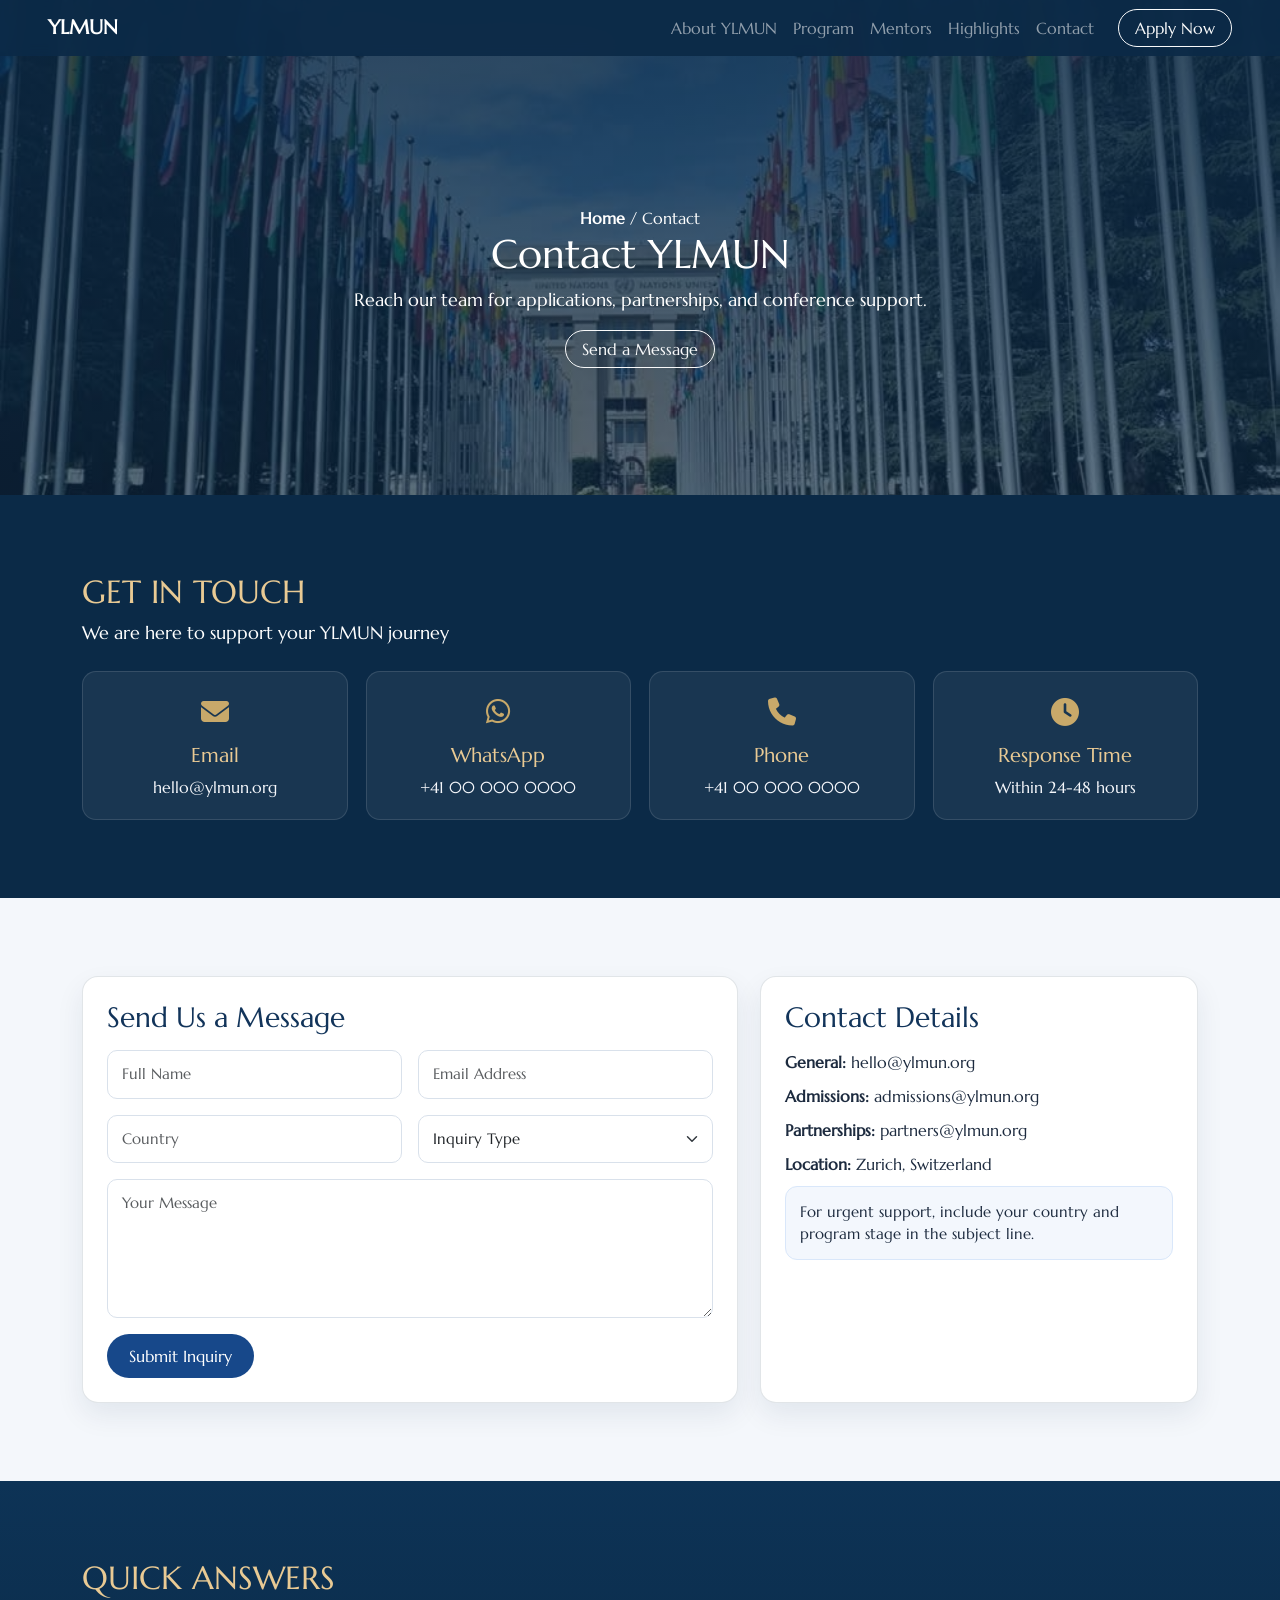
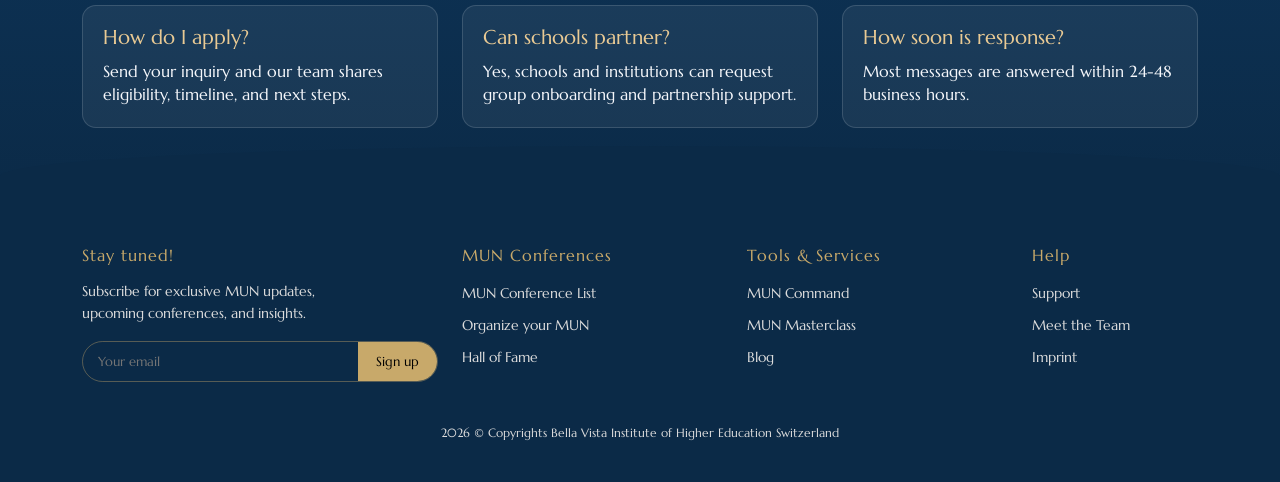
==== contact.html @ 817f8afe "Added inner pages" ====
<!DOCTYPE html>
<html lang="en">

<head>
    <meta charset="UTF-8">
    <meta name="viewport" content="width=device-width, initial-scale=1.0">

    <link href="https://fonts.googleapis.com/css2?family=Marcellus&display=swap" rel="stylesheet">
    <link href="https://cdn.jsdelivr.net/npm/bootstrap@5.3.3/dist/css/bootstrap.min.css" rel="stylesheet">
    <link rel="stylesheet" href="https://cdnjs.cloudflare.com/ajax/libs/font-awesome/6.5.0/css/all.min.css">
    <link rel="stylesheet" href="css/style.css">

    <title>YLMUN - Contact</title>
</head>

<body class="contact-page">

    <header class="main-header">
        <nav class="navbar navbar-expand-lg navbar-dark">
            <div class="container-fluid px-lg-5">
                <a class="navbar-brand d-flex align-items-center" href="index.html#home">
                    <span class="fw-bold">YLMUN</span>
                </a>

                <button class="navbar-toggler" type="button" data-bs-toggle="collapse" data-bs-target="#navbarMenu">
                    <span class="navbar-toggler-icon"></span>
                </button>

                <div class="collapse navbar-collapse" id="navbarMenu">
                    <button class="menu-close-btn d-lg-none" type="button" data-bs-toggle="collapse" data-bs-target="#navbarMenu" aria-label="Close menu">
                        <i class="fa-solid fa-xmark"></i>
                    </button>

                    <ul class="navbar-nav ms-auto align-items-lg-center">
                        <li class="nav-item"><a class="nav-link" href="index.html#about">About YLMUN</a></li>
                        <li class="nav-item"><a class="nav-link" href="index.html#program">Program</a></li>
                        <li class="nav-item"><a class="nav-link" href="index.html#mentors">Mentors</a></li>
                        <li class="nav-item"><a class="nav-link" href="index.html#highlights">Highlights</a></li>
                        <li class="nav-item"><a class="nav-link" href="contact.html">Contact</a></li>
                        <li class="nav-item ms-lg-3 mt-3 mt-lg-0">
                            <a class="btn btn-outline-light rounded-pill px-3 apply-btn" href="contact.html#contact-form">Apply Now</a>
                        </li>
                    </ul>
                </div>
            </div>
        </nav>
    </header>

    <section class="hero inner-hero" id="home">
        <div class="hero-bg">
            <img src="./images/ylmun-banner.jpg" alt="Contact YLMUN">
        </div>
        <div class="hero-overlay"></div>
        <div class="hero-content text-center container">
            <div class="breadcrumb-wrap">
                <a href="index.html">Home</a>
                <span>/</span>
                <span>Contact</span>
            </div>
            <h1 class="inner-title">Contact YLMUN</h1>
            <p class="inner-subtitle">Reach our team for applications, partnerships, and conference support.</p>
            <a href="#contact-form" class="btn btn-outline-light rounded-pill px-3">Send a Message</a>
        </div>
    </section>

    <section class="contact-intro-section">
        <div class="container">
            <div class="sec-title text-start">
                <h2>Get in Touch</h2>
                <p class="mb-0">We are here to support your YLMUN journey</p>
            </div>

            <div class="contact-info-grid">
                <article class="contact-info-card">
                    <div class="icon"><i class="fa-solid fa-envelope"></i></div>
                    <h4>Email</h4>
                    <p class="mb-0">hello@ylmun.org</p>
                </article>
                <article class="contact-info-card">
                    <div class="icon"><i class="fa-brands fa-whatsapp"></i></div>
                    <h4>WhatsApp</h4>
                    <p class="mb-0">+41 00 000 0000</p>
                </article>
                <article class="contact-info-card">
                    <div class="icon"><i class="fa-solid fa-phone"></i></div>
                    <h4>Phone</h4>
                    <p class="mb-0">+41 00 000 0000</p>
                </article>
                <article class="contact-info-card">
                    <div class="icon"><i class="fa-solid fa-clock"></i></div>
                    <h4>Response Time</h4>
                    <p class="mb-0">Within 24-48 hours</p>
                </article>
            </div>
        </div>
    </section>

    <section class="contact-main-section" id="contact-form">
        <div class="container">
            <div class="contact-layout">
                <div class="contact-form-card">
                    <h3>Send Us a Message</h3>
                    <form>
                        <div class="row g-3">
                            <div class="col-md-6">
                                <input type="text" class="form-control" placeholder="Full Name" required>
                            </div>
                            <div class="col-md-6">
                                <input type="email" class="form-control" placeholder="Email Address" required>
                            </div>
                            <div class="col-md-6">
                                <input type="text" class="form-control" placeholder="Country">
                            </div>
                            <div class="col-md-6">
                                <select class="form-select">
                                    <option selected>Inquiry Type</option>
                                    <option>Application</option>
                                    <option>Partnership</option>
                                    <option>Media</option>
                                    <option>General Support</option>
                                </select>
                            </div>
                            <div class="col-12">
                                <textarea class="form-control" rows="5" placeholder="Your Message" required></textarea>
                            </div>
                            <div class="col-12">
                                <button type="submit" class="btn contact-submit-btn">Submit Inquiry</button>
                            </div>
                        </div>
                    </form>
                </div>

                <div class="contact-side-card">
                    <h3>Contact Details</h3>
                    <ul>
                        <li><strong>General:</strong> hello@ylmun.org</li>
                        <li><strong>Admissions:</strong> admissions@ylmun.org</li>
                        <li><strong>Partnerships:</strong> partners@ylmun.org</li>
                        <li><strong>Location:</strong> Zurich, Switzerland</li>
                    </ul>
                    <div class="contact-note">
                        For urgent support, include your country and program stage in the subject line.
                    </div>
                </div>
            </div>
        </div>
    </section>

    <section class="contact-faq-section">
        <div class="container">
            <div class="sec-title text-start">
                <h2>Quick Answers</h2>
            </div>
            <div class="row g-4">
                <div class="col-md-4">
                    <div class="faq-card">
                        <h4>How do I apply?</h4>
                        <p class="mb-0">Send your inquiry and our team shares eligibility, timeline, and next steps.</p>
                    </div>
                </div>
                <div class="col-md-4">
                    <div class="faq-card">
                        <h4>Can schools partner?</h4>
                        <p class="mb-0">Yes, schools and institutions can request group onboarding and partnership support.</p>
                    </div>
                </div>
                <div class="col-md-4">
                    <div class="faq-card">
                        <h4>How soon is response?</h4>
                        <p class="mb-0">Most messages are answered within 24-48 business hours.</p>
                    </div>
                </div>
            </div>
        </div>
    </section>

    <footer class="mymun-footer" id="contact">
        <div class="container">
            <div class="row footer-top">
                <div class="col-lg-4 col-md-6 footer-col">
                    <h4>Stay tuned!</h4>
                    <p>
                        Subscribe for exclusive MUN updates,<br>
                        upcoming conferences, and insights.
                    </p>
                    <div class="subscribe-box" data-protonpass-form="">
                        <input type="email" placeholder="Your email">
                        <button>Sign up</button>
                    </div>
                </div>

                <div class="col-lg-3 col-md-6 footer-col">
                    <h4>MUN Conferences</h4>
                    <ul>
                        <li><a href="#">MUN Conference List</a></li>
                        <li><a href="#">Organize your MUN</a></li>
                        <li><a href="#">Hall of Fame</a></li>
                    </ul>
                </div>

                <div class="col-lg-3 col-md-6 footer-col">
                    <h4>Tools &amp; Services</h4>
                    <ul>
                        <li><a href="#">MUN Command</a></li>
                        <li><a href="#">MUN Masterclass</a></li>
                        <li><a href="#">Blog</a></li>
                    </ul>
                </div>

                <div class="col-lg-2 col-md-6 footer-col">
                    <h4>Help</h4>
                    <ul>
                        <li><a href="#">Support</a></li>
                        <li><a href="#">Meet the Team</a></li>
                        <li><a href="#">Imprint</a></li>
                    </ul>
                </div>
            </div>
        </div>
    </footer>

    <script src="https://cdn.jsdelivr.net/npm/bootstrap@5.3.3/dist/js/bootstrap.bundle.min.js"></script>
    <script src="js/script.js"></script>

</body>

</html>
---- css/style.css ----
/* RESET */
    * {
        margin: 0;
        padding: 0;
        box-sizing: border-box;
    }

    body {
        font-family: 'Marcellus', serif;
    }

    section[id],
    footer[id] {
        scroll-margin-top: 120px;
    }

    .h2, h2 {
        font-size: 32px;
        color: #e9ca94;
        text-transform: uppercase;
    }

    .h4, h4 {
        font-size: 20px;
    }

    p {
        font-size: 18px;
        line-height: 28px;
        color: #fff;
    }

    /* TOP BAR */
    .top-bar {
        background: #0b2a47;
        padding: 8px 0;
        color: #fff;
        font-size: 14px;
    }

    .social-icons a {
        color: #fff;
        margin-right: 15px;
        font-size: 14px;
        transition: 0.3s;
    }

    .social-icons a:hover {
        opacity: 0.7;
    }

    .language img {
        width: 18px;
    }

    /* HEADER */
    .main-header {
        position: absolute;
        width: 100%;
        top: 24px;
        left: 0;
        z-index: 999;
    }

    /* LOGO */
    .logo img {
        height: 55px;
    }

    /* NAV MENU */
    .nav-menu ul {
        list-style: none;
    }

    .nav-menu ul li {
        position: relative;
    }

    .nav-menu ul li a {
        text-decoration: none;
        color: #fff;
        padding: 20px 15px;
        display: block;
        font-size: 14px;
        letter-spacing: 1px;
    }

    /* DROPDOWN */
    .dropdown-menu-custom {
        position: absolute;
        top: 100%;
        left: 0;
        background: #fff;
        width: 240px;
        display: none;
    }

    .dropdown-menu-custom li a {
        color: #000;
        padding: 10px 15px;
    }

    .dropdown-custom:hover .dropdown-menu-custom {
        display: block;
    }


    /* COLORS */
    :root {
        --blue: #0b2a47;
        --gold: #c8a96a;
        --white: #ffffff;
    }

    /* HERO */
    .hero {
        position: relative;
        height: 100vh;
        overflow: hidden;
        font-family: 'Marcellus', serif;
    }

    /* BG IMAGE */
    .hero-bg img {
        width: 100%;
        height: 100%;
        object-fit: cover;
    }

    /* OVERLAY (DARK BLUE LIKE BROCHURE) */
    .hero-overlay {
        position: absolute;
        inset: 0;
        background: linear-gradient(
            rgba(11, 42, 71, 0.85),
            rgba(11, 42, 71, 0.65)
        );
    }

    /* LOGOS */
    .hero-logos {
        position: absolute;
        top: 20px;
        left: 0;
        right: 0;
        display: flex;
        justify-content: space-between;
        align-items: center;
        z-index: 2;
    }

    .ylmun-logo {
        height: 40px;
    }

    .spg-logo {
        height: 60px;
        border-radius: 50%;
    }

    /* CONTENT */
    .hero-content {
        position: absolute;
        top: 55%;
        left: 50%;
        transform: translate(-50%, -50%);
        color: var(--white);
        z-index: 2;
    }

    /* SMALL TITLE */
    .hero-small {
        font-size: 42px;
        color: var(--white);
        margin-bottom: 10px;
    }

    /* TAGLINE */
    .hero-tagline {
        font-size: 14px;
        color: #fff;
        margin-bottom: 15px;
        display: inline-flex;
        background-color: #c8a96a;
        padding: 0 10px;
    }

    /* MAIN TITLE */
    .hero-title {
        font-size: 44px;
        letter-spacing: 2px;
        margin-bottom: 30px;
    }

    /* BUTTONS */
    .hero-buttons {
        display: flex;
        justify-content: center;
        gap: 12px;
        flex-wrap: wrap;
    }

    .hero-buttons span {
        border: 1px solid var(--gold);
        color: var(--gold);
        padding: 8px 18px;
        border-radius: 25px;
        font-size: 16px;
        transition: 0.3s;
    }

    .hero-buttons span:hover {
        background: var(--gold);
        color: #000;
    }

    @media (max-width: 768px) {
        .hero-title {
            font-size: 26px;
        }

        .hero-small {
            font-size: 28px;
        }

        .hero-tagline {
            font-size: 12px;
        }
    }
    /* SECTION */
    .ylmun-program-section {
        background: #0b2a47;
        padding: 40px 0;
        color: #fff;
    }

    /* TEXT */
    .program-text {
        padding-right: 40px;
    }

    /* SUBTITLE */
    .section-subtitle {
        font-size: 18px;
        margin-bottom: 20px;
        font-weight: 700;
    }


    /* HIGHLIGHT TEXT */
    .highlight {
        color: #c8a96a;
        font-weight: 600;
    }

    /* BUTTON */
    .ylmun-btn {
        display: inline-block;
        margin-top: 15px;
        padding: 10px 22px;
        border: 1px solid #c8a96a;
        color: #c8a96a;
        text-decoration: none;
        border-radius: 25px;
        transition: 0.3s;
        font-size: 14px;
    }

    .ylmun-btn:hover {
        background: #c8a96a;
        color: #000;
    }

    /* IMAGE */
    .program-image img {
        width: 100%;
        border-radius: 6px;
    }

    /* RESPONSIVE */
    @media (max-width: 992px) {
        .program-text {
            padding-right: 0;
            margin-bottom: 30px;
        }
    }

    /* SECTION */
    .ylmun-benefits-section {
        background: #0b2a47;
        padding: 40px 0;
        color: #fff;
    }

    .section-heading .line {
        width: 60px;
        height: 2px;
        background: #c8a96a;
        margin: 0 auto 40px;
    }

    /* CARD */
    .benefit-card {
        display: block;
    }

    /* IMAGE */
    .benefit-card img {
        width: 100%;
        height: 350px;
        object-fit: cover;
        margin-bottom: 20px;
    }

    /* TITLE */
    .benefit-content h3 {
        color: #c8a96a;
        letter-spacing: 2px;
        margin-bottom: 10px;
    }


    .ylmun-stats-section {
        background: #f5f5f5;
        padding: 100px 0;
    }

    .stat-box h2 {
        font-family: 'Marcellus', serif;
        font-size: 60px;
        color: #0b2a47;
        margin-bottom: 10px;
    }

    .stat-box p {
        font-size: 12px;
        letter-spacing: 2px;
        color: #c8a96a;
        text-transform: uppercase;
        max-width: 260px;
        margin: 0 auto;
        line-height: 1.6;
    }

    /* SECTION */
    .leadership-section {
        background: #0b2a47;
        padding: 40px 0;
        color: #fff;
        text-align: center;
    }

    /* DESCRIPTION */
    .section-desc {
        max-width: 700px;
        margin: 0 auto;
        color: #dcdcdc;
    }

    /* CARD */
    .mentor-card {
        background: transparent;
        padding: 20px 10px;
        transition: 0.3s;
    }

    /* IMAGE */
    .mentor-card img {
        width: 150px;
        height: 150px;
        margin-bottom: 15px;
        object-fit: cover;
        object-position: top;
    }

    /* NAME */
    .mentor-card h4 {
        margin-bottom: 5px;
    }

    /* ROLE */
    .mentor-card p {
        color: #c8a96a;
    }

    /* HOVER EFFECT */
    .mentor-card:hover {
        transform: translateY(-5px);
    }

    /* RESPONSIVE */
    @media (max-width: 768px) {
        .mentor-card {
            padding: 15px;
        }
    }

    /* SECTION BASE */
    .highlights-section {
        background: #0b2a47;
        padding: 40px 0;
        color: #fff;
    }


    .section-heading .line {
        width: 60px;
        height: 2px;
        background: #c8a96a;
        margin: 10px auto 40px;
    }

    /* 🔥 NEW WRAPPER (KEY DIFFERENCE) */
    .highlights-wrapper {
        background: rgba(255, 255, 255, 0.02);
        padding: 50px;
        border-radius: 12px;
        border: 1px solid rgba(200, 169, 106, 0.2);
    }

    /* CARD */
    .highlight-card {
        background: transparent;
        padding: 20px;
        border-left: 2px solid #c8a96a;
        transition: 0.3s;
    }

    /* TITLE */
    .highlight-card h4 {
        color: #c8a96a;
        margin-bottom: 10px;
    }

    /* TEXT */
    .highlight-card p {
        color: #dcdcdc;
        line-height: 1.7;
    }

    /* HOVER */
    .highlight-card:hover {
        transform: translateX(8px);
    }

    /* RESPONSIVE */
    @media (max-width: 768px) {
        .highlights-wrapper {
            padding: 25px;
        }
    }

    /* SECTION */
    .ylmun-schedule {
        position: relative;
        padding: 40px 0 120px;
        background: url("your-bg-image.jpg") center center/cover no-repeat;
        overflow: hidden;
    }

    /* WHITE OVERLAY */
    .ylmun-schedule .overlay {
        position: absolute;
        inset: 0;
        background: rgba(255,255,255,0.87);
        z-index: 1;
    }

    /* CONTAINER */
    .ylmun-schedule .container {
        max-width: 1280px;
        margin: auto;
        position: relative;
        z-index: 2;
    }

    /* TITLE */
    .schedule-title {
        text-align: center;
        font-size: 36px;
        font-weight: 700;
        color: #174a8a;
        margin-bottom: 70px;
        line-height: 1;
    }

    /* ROW */
    .schedule-row {
        display: flex;
        justify-content: center;
        align-items: center;
        gap: 55px;
        margin-bottom: 90px;
    }

    /* CARD WRAP */
    .schedule-box {
        position: relative;
        display: flex;
        align-items: center;
    }

    /* GOLD ARROW BETWEEN CIRCLES */
    .arrow-right {
        width: 0;
        height: 0;
        border-top: 22px solid transparent;
        border-bottom: 22px solid transparent;
        border-left: 30px solid #b89452;
        margin-left: 28px;
    }

    .schedule-box.last .arrow-right {
        display: none;
    }

    /* OUTER CIRCLE */
    .circle {
        width: 275px;
        height: 275px;
        border: 9px solid #b89452;
        border-radius: 50%;
        background: #f5f5f5;
        display: flex;
        justify-content: center;
        align-items: center;
    }

    /* INNER CIRCLE */
    .inner-circle {
        width: 248px;
        height: 248px;
        border: 4px solid #e0e0e0;
        border-radius: 50%;
        background: #f3f3f3;
        text-align: center;
        padding: 28px 22px;
        display: flex;
        flex-direction: column;
        justify-content: center;
    }

    /* HEADINGS */
    .inner-circle h4 {
        font-size: 34px;
        font-weight: 700;
        line-height: 1.15;
        color: #174a8a;
        margin-bottom: 14px;
    }

    /* TEXT */
    .inner-circle p {
        font-size: 17px;
        line-height: 1.35;
        color: #111;
        margin: 0;
    }

    /* TIMELINE */
    .bottom-line {
        width: 1080px;
        max-width: 100%;
        margin: auto;
        border-top: 3px dashed #0e2c59;
        position: relative;
        height: 40px;
    }

    /* DOTS */
    .dot {
        position: absolute;
        top: -14px;
        width: 26px;
        height: 26px;
        background: #b89452;
        border-radius: 50%;
        border: 5px solid #d9d9d9;
    }

    .dot1 { left: 12%; }
    .dot2 { left: 47%; }
    .dot3 { left: 82%; }

    /* RIGHT ARROW */
    .line-arrow {
        position: absolute;
        right: -1px;
        top: -11px;
        width: 0;
        height: 0;
        border-top: 11px solid transparent;
        border-bottom: 11px solid transparent;
        border-left: 18px solid #0e2c59;
    }

    /* RESPONSIVE */
    @media (max-width: 1199px) {
        .schedule-row {
            gap: 30px;
        }

        .circle {
            width: 240px;
            height: 240px;
        }

        .inner-circle {
            width: 214px;
            height: 214px;
        }

        .inner-circle h4 {
            font-size: 30px;
        }

        .inner-circle p {
            font-size: 15px;
        }
    }

    @media (max-width: 991px) {
        .schedule-row {
            flex-direction: column;
            gap: 35px;
        }

        .arrow-right,
        .bottom-line {
            display: none;
        }

        .schedule-title {
            text-align: center;
            font-size: 50px;
        }
    }

    @media (max-width: 575px) {
        .schedule-title {
            font-size: 38px;
        }

        .circle {
            width: 210px;
            height: 210px;
        }

        .inner-circle {
            width: 185px;
            height: 185px;
            padding: 18px;
        }

        .inner-circle h4 {
            font-size: 24px;
        }

        .inner-circle p {
            font-size: 13px;
            line-height: 1.3;
        }
    }

    /* SECTION */
    .mun-institute {
        background: #0b2a47;
        padding: 50px 0;
        color: #fff;
    }

    /* IMAGE */
    .mun-image {
        position: relative;
    }

    .mun-image img {
        width: 100%;
        border-radius: 10px;
    }

    /* 🔥 subtle overlay effect */
    .mun-image::after {
        content: "";
        position: absolute;
        inset: 0;
        background: rgba(11, 42, 71, 0.2);
        border-radius: 10px;
    }

    /* CONTENT */
    .mun-content {
        padding-left: 20px;
    }

    /* TITLE */
    .mun-content h2 {
        font-size: 28px;
        color: #c8a96a;
        margin-bottom: 20px;
        line-height: 1.4;
    }

    /* TEXT */
    .mun-content p {
        font-size: 14px;
        line-height: 1.8;
        color: #e5e5e5;
        margin-bottom: 15px;
    }

    /* BUTTON */
    .ylmun-btn {
        display: inline-block;
        margin-top: 10px;
        padding: 10px 22px;
        border: 1px solid #c8a96a;
        color: #c8a96a;
        text-decoration: none;
        border-radius: 25px;
        transition: 0.3s;
        font-size: 13px;
    }

    .ylmun-btn:hover {
        background: #c8a96a;
        color: #000;
    }

    /* RESPONSIVE */
    @media (max-width: 992px) {
        .mun-content {
            padding-left: 0;
            margin-top: 20px;
            text-align: center;
        }
    }

    .comparison-section {
        background: url("../ylmun-new/images/db94459d-5825-42fd-8c63-2f8e68d0b7d9.png") center/cover no-repeat;
        padding: 80px 0;
        position: relative;
    }

    .comparison-section::before {
        content: "";
        position: absolute;
        inset: 0;
        background: rgba(255,255,255,0.78);
    }

    .comparison-section .container {
        position: relative;
        z-index: 2;
    }

    .comparison-box {
        background: rgba(255,255,255,0.25);
        backdrop-filter: blur(8px);
        border-radius: 28px;
        padding: 40px;
    }

    .comparison-box h2 {
        text-align: center;
        color: #0d3b75;
        font-size: 34px;
        font-weight: 700;
        margin-bottom: 35px;
    }

    .comparison-table {
        width: 100%;
        border-collapse: collapse;
        text-align: center;
    }

    .comparison-table th,
    .comparison-table td {
        padding: 14px 10px;
        font-size: 17px;
    }

    .comparison-table thead th {
        color: #0d3b75;
        font-weight: 700;
        border-bottom: 1px solid rgba(0,0,0,0.15);
    }

    .comparison-table .left {
        text-align: left;
        font-weight: 600;
        color: #111;
        width: 32%;
    }

    .comparison-table tbody tr {
        border-bottom: 1px solid rgba(0,0,0,0.05);
    }

    .yes,
    .no {
        font-size: 22px;
        font-weight: bold;
    }

    .yes {
        color: #0d4d8f;
    }

    .no {
        color: #8d8d8d;
    }



    @media (max-width: 991px) {
        .comparison-box {
            padding: 25px;
        }

        .comparison-box h2 {
            font-size: 28px;
        }

        .comparison-table th,
        .comparison-table td {
            font-size: 15px;
            padding: 12px 8px;
        }
    }

    @media (max-width: 767px) {
        .comparison-section {
            padding: 50px 0;
        }

        .comparison-box h2 {
            font-size: 22px;
            line-height: 1.4;
        }

        .comparison-table {
            min-width: 750px;
        }
    }

    /* FOOTER BASE */
    .mymun-footer {
        background: #0b2a47;
        color: #fff;
        position: relative;
        padding-top: 40px;
        padding-bottom: 40px;
    }

    /* 🔥 WAVE TOP EFFECT */
    .mymun-footer::before {
        content: "";
        position: absolute;
        top: -60px;
        left: 0;
        width: 100%;
        height: 100px;
        background: #0b2a47;
        border-top-left-radius: 100% 60px;
        border-top-right-radius: 100% 60px;
    }

    /* GRID */
    .footer-top {
        align-items: flex-start;
    }

    /* COLUMN */
    .footer-col h4 {
        font-size: 16px;
        margin-bottom: 15px;
        color: #c8a96a;
        letter-spacing: 1px;
    }

    .footer-col p {
        font-size: 14px;
        color: #dcdcdc;
        line-height: 1.6;
    }

    /* LINKS */
    .footer-col ul {
        list-style: none;
        padding: 0;
    }

    .footer-col ul li {
        margin-bottom: 8px;
    }

    .footer-col ul li a {
        color: #dcdcdc;
        text-decoration: none;
        font-size: 14px;
        transition: 0.3s;
    }

    .footer-col ul li a:hover {
        color: #c8a96a;
    }

    /* SUBSCRIBE */
    .subscribe-box {
        display: flex;
        margin-top: 15px;
        border: 1px solid rgba(200,169,106,0.4);
        border-radius: 30px;
        overflow: hidden;
    }

    .subscribe-box input {
        border: none;
        padding: 10px 15px;
        flex: 1;
        background: transparent;
        color: #fff;
        outline: none;
        font-size: 13px;
    }

    .subscribe-box button {
        background: #c8a96a;
        border: none;
        padding: 10px 18px;
        color: #000;
        font-size: 13px;
        cursor: pointer;
    }

    /* SOCIAL */
    .footer-social {
        margin-top: 40px;
        text-align: center;
    }

    .footer-social a {
        display: inline-flex;
        align-items: center;
        justify-content: center;
        width: 38px;
        height: 38px;
        border: 1px solid rgba(200,169,106,0.4);
        border-radius: 50%;
        margin: 0 6px;
        color: #fff;
        font-size: 14px;
        transition: 0.3s;
    }

    .footer-social a:hover {
        background: #c8a96a;
        color: #000;
    }

    /* COPYRIGHT */
    .mymun-footer::after {
        content: "2026 © Copyrights Bella Vista Institute of Higher Education Switzerland";
        display: block;
        text-align: center;
        font-size: 12px;
        margin-top: 40px;
        color: #dcdcdc;
    }

    /* RESPONSIVE */
    @media (max-width: 768px) {
        .footer-col {
            margin-bottom: 30px;
            text-align: center;
        }

        .subscribe-box {
            flex-direction: column;
            border-radius: 10px;
        }

        .subscribe-box button {
            width: 100%;
        }
    }


    /* SECTION */
    .competition-section {
        background: #0f4b87;
        padding: 70px 0;
        overflow: hidden;
    }

    /* CONTAINER */
    .competition-section .container {
        max-width: 1280px;
        margin: auto;
        padding: 0 15px;
    }

    /* TITLE */
    .competition-title {
        text-align: center;
        color: #fff;
    }

    /* WRAPPER */
    .competition-wrapper {
        display: flex;
        justify-content: center;
        gap: 60px;
        flex-wrap: wrap;
    }

    /* CARD */
    .competition-card {
        position: relative;
        width: 320px;
        padding-top: 45px;
    }

    /* TOP ICON CIRCLE */
    .icon-circle {
        width: 95px;
        height: 95px;
        background: #b89a67;
        border-radius: 50%;
        color: #fff;
        font-size: 42px;
        display: flex;
        align-items: center;
        justify-content: center;
        margin: 0 auto -35px;
        position: relative;
        z-index: 2;
    }

    /* BOX */
    .card-box {
        background: #f3f3f3;
        border-radius: 18px;
        padding: 55px 25px 20px;
        text-align: center;
        min-height: 320px;
        display: flex;
        flex-direction: column;
        justify-content: space-between;
    }

    /* TITLE INSIDE */
    .card-box h3 {
        font-size: 20px;
        color: #17488a;
        font-weight: 700;
        line-height: 1.2;
    }

    /* TEXT */
    .card-box p {
        color: #111;
        font-size: 16px;
        line-height: 1.45;
        margin-bottom: 25px;
    }

    /* BUTTON */
    .stage-btn {
        display: block;
        background: #17488a;
        color: #fff;
        text-decoration: none;
        font-size: 16px;
        padding: 12px 15px;
        border-radius: 7px;
        transition: 0.3s ease;
    }

    .stage-btn:hover {
        background: #12386d;
        color: #fff;
    }

    /* RESPONSIVE */
    @media (max-width: 1199px) {
        .competition-title {
            font-size: 42px;
        }

        .competition-card {
            width: 300px;
        }

        .card-box h3 {
            font-size: 28px;
        }

        .card-box p {
            font-size: 16px;
        }
    }

    @media (max-width: 767px) {
        .competition-title {
            font-size: 32px;
            margin-bottom: 45px;
        }

        .competition-wrapper {
            gap: 40px;
        }

        .competition-card {
            width: 100%;
            max-width: 340px;
        }

        .card-box {
            min-height: auto;
        }
    }

    @media (max-width: 480px) {
        .competition-title {
            font-size: 26px;
        }

        .icon-circle {
            width: 80px;
            height: 80px;
            font-size: 34px;
        }

        .card-box h3 {
            font-size: 24px;
        }

        .card-box p {
            font-size: 15px;
        }

        .stage-btn {
            font-size: 16px;
            padding: 10px;
        }
    }

    /* ==================================
   FINAL PRELIMINARY PAGE FIX ONLY
================================== */

/* force dark sections even if inline bg exists */
.preliminary-page section{
    padding:80px 0;
    background:#0b2a47 !important;
}

.preliminary-page section:nth-of-type(even){
    background:linear-gradient(180deg,#0d3356,#0b2a47) !important;
}

/* title */
.preliminary-page .sec-title{
    text-align:center;

    margin:0 auto 45px;
}

/* .preliminary-page .sec-title h2{
    font-size:42px;
    color:#e9ca94 !important;
    margin-bottom:12px;
} */

.preliminary-page .sec-title p{
    color:#ffffff !important;
    font-size:18px;
    line-height:1.8;
}

/* overview box */
.preliminary-page .info-box{
    max-width:950px;
    margin:auto;
    padding:35px;
    border-radius:22px;
    background:rgba(255,255,255,.05);
    border:1px solid rgba(233,202,148,.25);
}

.preliminary-page .gradient-head{
    color:#e9ca94;
    font-size:24px;
    margin-bottom:15px;
}

.preliminary-page .info-box li{
    color:#fff;
    margin-bottom:8px;
}

/* tables */
.preliminary-page .table-wrap{
    border-radius:20px;
    overflow:hidden;
    border:1px solid rgba(255,255,255,.08);
    background:rgba(255,255,255,.04);
}

.preliminary-page .table-wrap table{
    width:100%;
    border-collapse:collapse;
}

.preliminary-page .table-wrap thead{
    background:#e9ca94;
}

.preliminary-page .table-wrap thead th{
    color:#0b2a47;
    padding:18px;
    font-size:16px;
    font-weight:700;
}

.preliminary-page .table-wrap tbody td{
    color:#fff;
    padding:16px;
    border-bottom:1px solid rgba(255,255,255,.08);
}

.preliminary-page .table-wrap tbody tr:nth-child(even){
    background:rgba(255,255,255,.03);
}

/* cards */
.preliminary-page .syllabus-item,
.preliminary-page .card-box{
    background:rgba(255,255,255,.05) !important;
    border:1px solid rgba(233,202,148,.22);
    border-radius:22px;
    padding:28px;
    height:100%;
}

.preliminary-page .syllabus-item h4,
.preliminary-page .card-box h4{
    color:#e9ca94 !important;
    margin-bottom:12px;
}

.preliminary-page .syllabus-item p,
.preliminary-page .card-box p{
    color:#fff !important;
    line-height:1.8;
}

/* icon */
.preliminary-page .card-box .icon{
    width:70px;
    height:70px;
    border-radius:50%;
    background:#e9ca94;
    color:#0b2a47;
    display:flex;
    align-items:center;
    justify-content:center;
    margin:0 auto 18px;
    font-size:28px;
}

/* mobile */
@media(max-width:768px){

    .preliminary-page .sec-title h2{
        font-size:30px;
    }

    .preliminary-page .table-wrap{
        overflow-x:auto;
    }

    .preliminary-page .table-wrap table{
        min-width:760px;
    }

    .preliminary-page .info-box,
    .preliminary-page .syllabus-item,
    .preliminary-page .card-box{
        padding:20px;
    }
}

/* ==================================
   PRELIMINARY PAGE LIGHT + DARK MIX
   ADD AT BOTTOM OF CSS
================================== */

/* DEFAULT DARK */
.preliminary-page section{
    background:#0b2a47 !important;
}

/* LIGHT SECTIONS */
.preliminary-page section:nth-of-type(3),
.preliminary-page section:nth-of-type(5){
    background:#f4f7fb !important;
}

/* LIGHT SECTION TITLE */
.preliminary-page section:nth-of-type(3) .sec-title h2,
.preliminary-page section:nth-of-type(5) .sec-title h2{
    color:#0b2a47 !important;
}

.preliminary-page section:nth-of-type(3) .sec-title p,
.preliminary-page section:nth-of-type(5) .sec-title p{
    color:#334155 !important;
}

/* TABLE IN LIGHT SECTION */
.preliminary-page section:nth-of-type(3) .table-wrap,
.preliminary-page section:nth-of-type(5) .table-wrap{
    background:#ffffff;
    border:1px solid rgba(11,42,71,0.08);
    box-shadow:0 15px 30px rgba(0,0,0,0.06);
}

.preliminary-page section:nth-of-type(3) .table-wrap tbody td,
.preliminary-page section:nth-of-type(5) .table-wrap tbody td{
    color:#111827 !important;
    border-bottom:1px solid #edf0f5;
}

.preliminary-page section:nth-of-type(3) .table-wrap tbody tr:nth-child(even),
.preliminary-page section:nth-of-type(5) .table-wrap tbody tr:nth-child(even){
    background:#f8fafc;
}

/* LIGHT CARDS */
.preliminary-page section:nth-of-type(5) .syllabus-item{
    background:#ffffff !important;
    border:1px solid rgba(11,42,71,0.08);
    box-shadow:0 12px 25px rgba(0,0,0,0.05);
}

.preliminary-page section:nth-of-type(5) .syllabus-item h4{
    color:#0b2a47 !important;
}

.preliminary-page section:nth-of-type(5) .syllabus-item p{
    color:#334155 !important;
}

/* DAY 3 LIGHT/DARK PREMIUM */
.preliminary-page section:nth-of-type(6){
    background:linear-gradient(180deg,#0d3356,#0b2a47) !important;
}

section#home {
    padding: 0 !important;
}

/* ==================================
   SMALL INNER PAGE BANNER
   ADD AT BOTTOM OF CSS
================================== */

/* ONLY PRELIMINARY PAGE HERO */
.preliminary-page .hero{
    height: 55vh;
    min-height: 420px;
    max-height: 520px;
}

/* IMAGE FULL COVER */
.preliminary-page .hero-bg,
.preliminary-page .hero-bg img{
    height: 100%;
}

/* CONTENT CENTER */
.preliminary-page .hero-content{
    top: 58%;
    width: 100%;
    max-width: 1100px;
    padding: 0 15px;
}

/* SMALL TITLE */
.preliminary-page .hero-small{
    font-size: 28px;
    margin-bottom: 8px;
}

/* TAGLINE */
.preliminary-page .hero-tagline{
    font-size: 13px;
    margin-bottom: 14px;
}

/* MAIN TITLE */
.preliminary-page .hero-title{
    font-size: 34px;
    line-height: 1.25;
    margin-bottom: 20px;
}

/* BUTTON TAGS */
.preliminary-page .hero-buttons span{
    font-size: 14px;
    padding: 7px 16px;
}

.breadcrumb-wrap a {
    color: #fff;
    text-decoration: none;
    font-weight: 700;
}

/* MOBILE */
@media (max-width: 991px){
    .preliminary-page .hero{
        height: 48vh;
        min-height: 380px;
    }

    .preliminary-page .hero-title{
        font-size: 28px;
    }
}

@media (max-width: 767px){
    .preliminary-page .hero{
        height: 42vh;
        min-height: 320px;
    }

    .preliminary-page .hero-content{
        top: 56%;
    }

    .preliminary-page .hero-small{
        font-size: 22px;
    }

    .preliminary-page .hero-title{
        font-size: 22px;
        margin-bottom: 15px;
    }

    .preliminary-page .hero-tagline{
        font-size: 11px;
        margin-bottom: 10px;
    }

    .preliminary-page .hero-buttons{
        gap: 8px;
    }

    .preliminary-page .hero-buttons span{
        font-size: 12px;
        padding: 6px 12px;
    }
}

/* Preliminary page has no top bar, so keep header flush to top */
.preliminary-page .main-header {
    top: 0;
}

/* Mobile header: slide-in menu from right */
@media (max-width: 991.98px) {
    .main-header .navbar {
        background: rgba(11, 42, 71, 0.92);
        backdrop-filter: blur(8px);
        padding: 12px 0;
    }

    .main-header .navbar-toggler {
        border-color: rgba(200, 169, 106, 0.5);
        box-shadow: none;
    }

    .main-header .navbar-collapse {
        position: fixed;
        top: 0;
        right: 0;
        width: min(84vw, 360px);
        height: 100vh;
        background: #0b2a47;
        padding: 86px 24px 24px;
        transform: translateX(100%);
        transition: transform 0.3s ease;
        z-index: 1045;
        box-shadow: -12px 0 24px rgba(0, 0, 0, 0.3);
        overflow-y: auto;
    }

    .main-header .navbar-collapse.show {
        transform: translateX(0);
    }

    .main-header .menu-close-btn {
        position: absolute;
        top: 20px;
        right: 18px;
        width: 36px;
        height: 36px;
        border: 1px solid rgba(255, 255, 255, 0.28);
        border-radius: 50%;
        background: transparent;
        color: #ffffff;
        display: inline-flex;
        align-items: center;
        justify-content: center;
        font-size: 18px;
        line-height: 1;
        cursor: pointer;
        transition: all 0.2s ease;
    }

    .main-header .menu-close-btn:hover {
        border-color: #c8a96a;
        color: #c8a96a;
        transform: scale(1.04);
    }

    .main-header .navbar-nav {
        align-items: flex-start !important;
        width: 100%;
    }

    .main-header .nav-item {
        width: 100%;
    }

    .main-header .nav-link {
        display: block;
        width: 100%;
        padding: 12px 0;
        font-size: 17px;
        color: #fff;
        border-bottom: 1px solid rgba(255, 255, 255, 0.12);
    }

    .main-header .apply-btn {
        display: inline-block;
        width: 100%;
        text-align: center;
        margin-top: 16px;
        border-color: #c8a96a;
    }

    body.menu-open::before {
        content: "";
        position: fixed;
        inset: 0;
        background: rgba(0, 0, 0, 0.45);
        z-index: 1040;
    }
}

/* National Round block on preliminary page - fixed light design */
.preliminary-page .national-round-section {
    background: #f3f5f8 !important;
}

.preliminary-page .national-round-section .sec-title {
    margin-bottom: 30px;
}

.preliminary-page .national-round-section .sec-title h2 {
    color: #12345a !important;
}

.preliminary-page .national-round-section .sec-title p {
    color: #1f3f66 !important;
}

.preliminary-page .national-round-section .gradient-head {
    color: #d7b073 !important;
    font-size: 52px;
    line-height: 1.1;
}

.preliminary-page .national-round-section .info-box {
    background: transparent;
    border: 1px solid rgba(215, 176, 115, 0.3);
}

.preliminary-page .national-round-section .info-box li {
    color: #2f4866;
}

.preliminary-page .national-round-section p {
    color: #2f4866;
}

.preliminary-page .national-round-section .table-wrap {
    background: #fff;
    border: 1px solid rgba(18, 52, 90, 0.14);
    box-shadow: 0 14px 30px rgba(17, 37, 66, 0.08);
}

.preliminary-page .national-round-section .table-wrap thead {
    background: #1f4f82;
}

.preliminary-page .national-round-section .table-wrap thead th {
    color: #ffffff;
}

.preliminary-page .national-round-section .table-wrap tbody td {
    color: #14263f !important;
    border-bottom: 1px solid #e5ebf2;
}

.preliminary-page .national-round-section .table-wrap tbody tr:nth-child(even) {
    background: #f8fafd;
}

@media (max-width: 768px) {
    .preliminary-page .national-round-section .gradient-head {
        font-size: 34px;
    }
}

/* Final readability + hierarchy fix for preliminary-round page */
.preliminary-page #program-overview,
.preliminary-page .national-round-section {
    padding-top: 92px;
    padding-bottom: 92px;
}

.preliminary-page #program-overview .container,
.preliminary-page .national-round-section .container {
    max-width: 1240px;
}

.preliminary-page #program-overview .sec-title,
.preliminary-page .national-round-section .sec-title {
    margin-bottom: 20px;
}

/* .preliminary-page #program-overview .sec-title h2, */
.preliminary-page .national-round-section .sec-title h2 {
    font-size: clamp(20px, 30px, 50px) !important;
    line-height: 1.03;
    letter-spacing: 0.4px;
    text-transform: uppercase;
    margin-bottom: 10px;
}

.preliminary-page #program-overview .sec-title p,
.preliminary-page .national-round-section .sec-title p {
    font-size: clamp(24px, 2vw, 34px) !important;
    line-height: 1.2;
}

.preliminary-page #program-overview .gradient-head,
.preliminary-page .national-round-section .gradient-head {
    font-size: clamp(34px, 3.4vw, 40px) !important;
    line-height: 1.1;
    margin-top: 20px;
    margin-bottom: 26px;
}

.preliminary-page #program-overview .info-box,
.preliminary-page .national-round-section .info-box {
    border-radius: 20px;
    padding: clamp(24px, 2.6vw, 40px);
}

.preliminary-page #program-overview .info-box p {
    font-size: clamp(19px, 1.25vw, 23px);
    line-height: 1.75;
    color: #f5f7fa;
    margin-bottom: 16px;
}

.preliminary-page .national-round-section .info-box li {
    font-size: clamp(19px, 1.2vw, 22px);
    line-height: 1.75;
}

.preliminary-page #program-overview .gallery img {
    max-width: 980px;
    width: 100%;
}

.preliminary-page .split-two-col {
    display: grid;
    grid-template-columns: 1fr 1fr;
    gap: clamp(24px, 3vw, 56px);
    align-items: center;
}

.preliminary-page .split-two-col .split-text,
.preliminary-page .split-two-col .split-media {
    width: 100%;
}

.preliminary-page .split-two-col .split-media .gallery {
    margin: 0;
}

.preliminary-page .split-two-col .split-media .gallery img {
    width: 100%;
    max-width: none;
    border-radius: 16px;
    box-shadow: 0 14px 30px rgba(17, 37, 66, 0.18);
}

@media (max-width: 991px) {
    .preliminary-page #program-overview,
    .preliminary-page .national-round-section {
        padding-top: 72px;
        padding-bottom: 72px;
    }

    .preliminary-page .split-two-col {
        grid-template-columns: 1fr;
        gap: 24px;
    }
}

/* International semifinal awards-only layout */
.international-page .awards-only-section {
    background: linear-gradient(180deg, #0f3b66 0%, #16497b 52%, #1f4f82 100%) !important;
    padding-top: 84px;
    padding-bottom: 84px;
}

.international-page .main-header .navbar {
    background: rgba(11, 42, 71, 0.92);
    backdrop-filter: blur(6px);
}

.international-page .main-header .nav-link {
    color: #ffffff;
}

/* .international-page .awards-shell {
    max-width: 1240px;
    margin: 0 auto;
    background: rgba(255, 255, 255, 0.06);
    border-radius: 10px;
    padding: clamp(22px, 2.4vw, 40px);
    border: 1px solid rgba(255, 255, 255, 0.18);
} */

.international-page .awards-main-title {
    font-family: "Marcellus", serif;
    color: #ffffff;
    font-size: clamp(30px, 2.8vw, 48px);
    line-height: 1.12;
    margin-bottom: 28px;
    text-align: left;
}

.international-page .awards-grid {
    display: grid;
    grid-template-columns: 1fr 1fr;
    gap: 20px;
}

.international-page .award-item {
    border: 1.4px solid rgba(255, 255, 255, 0.26);
    background: rgba(255, 255, 255, 0.07);
    min-height: 280px;
    padding: 22px 18px;
    text-align: center;
}

.international-page .award-icon {
    width: 96px;
    height: 96px;
    margin: 0 auto 14px;
    border-radius: 12px;
    background: #b89a67;
    display: grid;
    place-items: center;
    color: #fff;
    font-size: 38px;
}

.international-page .award-item h3 {
    color: #ffffff;
    font-family: "Marcellus", serif;
    font-size: clamp(20px, 1.9vw, 34px);
    line-height: 1.18;
    margin-bottom: 10px;
}

.international-page .award-pill {
    display: inline-flex;
    justify-content: center;
    align-items: center;
    background: #b89a67;
    color: #fff;
    border-radius: 999px;
    padding: 10px 20px;
    font-family: "Marcellus", serif;
    font-size: clamp(14px, 1.02vw, 20px);
    line-height: 1.3;
    margin: 0 auto 10px;
    max-width: 100%;
    white-space: normal;
    overflow-wrap: anywhere;
}

.international-page .award-pill-long {
    display: block;
    border-radius: 42px;
    width: min(96%, 620px);
}

.international-page .award-item p {
    color: #ffffff;
    font-family: "Marcellus", serif;
    font-size: clamp(16px, 1.05vw, 20px);
    line-height: 1.4;
    margin: 0;
}

@media (max-width: 991px) {
    .international-page .awards-only-section {
        padding-top: 108px;
    }

    .international-page .awards-main-title {
        font-size: clamp(28px, 7.2vw, 38px);
        text-align: center;
    }

    .international-page .awards-grid {
        grid-template-columns: 1fr;
        gap: 24px;
    }

    .international-page .award-pill {
        width: min(94%, 560px);
    }

    .international-page .award-item h3 {
        font-size: clamp(19px, 6vw, 28px);
    }

    .international-page .award-item p {
        font-size: clamp(15px, 4.2vw, 18px);
    }
}

/* Switzerland summit page (third page) */
.switzerland-page .main-header .navbar {
    background: rgba(11, 42, 71, 0.92);
    backdrop-filter: blur(6px);
}

.switzerland-page .main-header .nav-link {
    color: #ffffff;
}

.switzerland-page .summit-top-section {
    background: linear-gradient(180deg, #0f3b66 0%, #16497b 52%, #1f4f82 100%) !important;
    padding-top: 84px;
    padding-bottom: 72px;
}

.switzerland-page .summit-title {
    color: #ffffff;
    font-size: clamp(30px, 2.4vw, 46px);
    line-height: 1.15;
    margin-bottom: 28px;
}

.switzerland-page .summit-grid {
    display: grid;
    grid-template-columns: 1fr 1fr;
    gap: 20px;
}

.switzerland-page .summit-hover-card {
    position: relative;
    border: 1.6px solid #264d78;
    background: #eef1f5;
    min-height: 360px;
    overflow: hidden;
}

.switzerland-page .summit-hover-card img {
    position: absolute;
    inset: 0;
    width: 100%;
    height: 100%;
    object-fit: cover;
    opacity: 0;
    transform: scale(1.06);
    transition: opacity 0.35s ease, transform 0.5s ease;
}

.switzerland-page .summit-card-front,
.switzerland-page .summit-card-overlay {
    position: relative;
    z-index: 1;
    min-height: 360px;
    padding: 28px 24px;
    text-align: center;
    display: flex;
    flex-direction: column;
    align-items: center;
    justify-content: center;
}

.switzerland-page .summit-icon-circle {
    width: 86px;
    height: 86px;
    border-radius: 50%;
    background: #d9d9dc;
    color: #1f1f1f;
    display: grid;
    place-items: center;
    font-size: 34px;
    margin-bottom: 14px;
}

.switzerland-page .summit-arrow {
    color: #1a1a1a;
    font-size: 18px;
    margin-bottom: 14px;
}

.switzerland-page .summit-card-front h3,
.switzerland-page .summit-card-overlay h3 {
    color: #1f4f82;
    font-size: clamp(20px, 1.6vw, 30px);
    line-height: 1.2;
    margin-bottom: 10px;
}

.switzerland-page .summit-card-front p,
.switzerland-page .summit-card-overlay p {
    color: #111;
    font-size: clamp(14px, 0.98vw, 17px);
    line-height: 1.45;
    margin: 0;
}

.switzerland-page .summit-card-overlay {
    position: absolute;
    inset: 0;
    background: linear-gradient(180deg, rgba(10, 33, 59, 0.28), rgba(10, 33, 59, 0.68));
    opacity: 0;
    transition: opacity 0.35s ease;
}

.switzerland-page .summit-card-overlay h3,
.switzerland-page .summit-card-overlay p {
    color: #fff;
}

.switzerland-page .summit-hover-card:hover img {
    opacity: 1;
    transform: scale(1);
}

.switzerland-page .summit-hover-card:hover .summit-card-front {
    opacity: 0;
}

.switzerland-page .summit-hover-card:hover .summit-card-overlay {
    opacity: 1;
}

.switzerland-page section.finals-awards-section {
    background: #1f4f82 !important;
    padding-top: 56px;
    padding-bottom: 60px;
}

.switzerland-page section.finals-awards-section .finals-awards-title,
.switzerland-page section.finals-awards-section .finals-award-item h3,
.switzerland-page section.finals-awards-section .finals-award-item p,
.switzerland-page section.finals-awards-section .finals-award-item li {
    color: #ffffff !important;
}

.switzerland-page .finals-awards-title {
    color: #fff;
    font-size: clamp(34px, 3vw, 50px);
    line-height: 1.1;
    display: inline-block;
    padding: 12px 70px;
    margin-bottom: 28px;
    background: linear-gradient(90deg, #b89a67 0%, #b89a67 65%, rgba(184, 154, 103, 0) 100%);
}

.switzerland-page .finals-award-list {
    border-top: 1px dotted rgba(255, 255, 255, 0.6);
}

.switzerland-page .finals-award-item {
    display: grid;
    grid-template-columns: 170px 1fr;
    gap: 24px;
    align-items: center;
    padding: 22px 0;
    border-bottom: 1px dotted rgba(255, 255, 255, 0.6);
}

.switzerland-page .finals-award-item img {
    width: 150px;
    max-width: 100%;
    height: auto;
    border-radius: 4px;
}

.switzerland-page .finals-award-item h3 {
    color: #fff;
    font-size: clamp(24px, 1.8vw, 34px);
    line-height: 1.2;
    margin: 0 0 10px;
}

.switzerland-page .finals-award-item p,
.switzerland-page .finals-award-item li {
    color: #fff;
    font-size: clamp(16px, 1vw, 20px);
    line-height: 1.45;
}

.switzerland-page .finals-award-item ul {
    margin: 0;
    padding-left: 18px;
}

.switzerland-page .finals-award-icon-item {
    grid-template-columns: 170px 1fr;
}

.switzerland-page .finals-icon {
    width: 150px;
    height: 110px;
    color: #c8a96a;
    font-size: 64px;
    display: grid;
    place-items: center;
}

@media (max-width: 991px) {
    .switzerland-page .summit-top-section {
        padding-top: 112px;
    }

    .switzerland-page .summit-grid {
        grid-template-columns: 1fr;
    }

    .switzerland-page .summit-hover-card,
    .switzerland-page .summit-card-front,
    .switzerland-page .summit-card-overlay {
        min-height: 300px;
    }

    .switzerland-page .summit-hover-card img {
        opacity: 1;
        transform: none;
    }

    .switzerland-page .summit-card-front {
        display: none;
    }

    .switzerland-page .summit-card-overlay {
        opacity: 1;
        position: relative;
        background: linear-gradient(180deg, rgba(10, 33, 59, 0.24), rgba(10, 33, 59, 0.54));
    }

    .switzerland-page .finals-award-item,
    .switzerland-page .finals-award-icon-item {
        grid-template-columns: 1fr;
        text-align: left;
        gap: 14px;
    }

    .switzerland-page .finals-awards-title {
        padding: 12px 28px;
    }
}

/* Contact page */
.contact-page .main-header {
    top: 0;
}

.contact-page .main-header .navbar {
    background: rgba(11, 42, 71, 0.92);
    backdrop-filter: blur(6px);
}

.contact-page .hero {
    height: 55vh;
    min-height: 420px;
    max-height: 520px;
}

.contact-page .hero-bg,
.contact-page .hero-bg img {
    height: 100%;
}

.contact-page .hero-content {
    top: 58%;
    width: 100%;
    max-width: 1100px;
    padding: 0 15px;
}

.contact-page .contact-intro-section {
    background: #0b2a47 !important;
    padding: 78px 0;
}

.contact-page .contact-main-section {
    background: #f4f7fb !important;
    padding: 78px 0;
}

.contact-page .contact-faq-section {
    background: linear-gradient(180deg, #0d3356, #0b2a47) !important;
    padding: 78px 0;
}

.contact-page .contact-info-grid {
    display: grid;
    grid-template-columns: repeat(4, 1fr);
    gap: 18px;
    margin-top: 24px;
}

.contact-page .contact-info-card {
    background: rgba(255, 255, 255, 0.06);
    border: 1px solid rgba(255, 255, 255, 0.12);
    border-radius: 14px;
    padding: 20px;
    text-align: center;
}

.contact-page .contact-info-card .icon {
    color: #c8a96a;
    font-size: 28px;
    margin-bottom: 10px;
}

.contact-page .contact-info-card h4 {
    color: #e9ca94;
    margin-bottom: 8px;
}

.contact-page .contact-info-card p {
    color: #f5f7fb;
    margin: 0;
    font-size: 16px;
    line-height: 1.4;
}

.contact-page .contact-layout {
    display: grid;
    grid-template-columns: 1.5fr 1fr;
    gap: 22px;
}

.contact-page .contact-form-card,
.contact-page .contact-side-card {
    background: #ffffff;
    border: 1px solid rgba(11, 42, 71, 0.12);
    border-radius: 16px;
    padding: 24px;
    box-shadow: 0 12px 28px rgba(11, 42, 71, 0.08);
}

.contact-page .contact-form-card h3,
.contact-page .contact-side-card h3 {
    color: #12345a;
    margin-bottom: 16px;
}

.contact-page .contact-form-card .form-control,
.contact-page .contact-form-card .form-select {
    border-radius: 10px;
    border: 1px solid #d9e1eb;
    padding: 12px 14px;
    font-size: 15px;
}

.contact-page .contact-submit-btn {
    background: #17488a;
    color: #fff;
    border: none;
    border-radius: 999px;
    padding: 10px 22px;
}

.contact-page .contact-submit-btn:hover {
    background: #12386d;
    color: #fff;
}

.contact-page .contact-side-card ul {
    list-style: none;
    padding: 0;
    margin: 0;
}

.contact-page .contact-side-card li {
    color: #1d2b3f;
    font-size: 16px;
    line-height: 1.5;
    margin-bottom: 10px;
}

.contact-page .contact-note {
    background: #f3f7fd;
    border: 1px solid #d9e7fa;
    border-radius: 12px;
    padding: 14px;
    color: #1d2b3f;
    font-size: 15px;
    line-height: 1.45;
    margin-top: 8px;
}

.contact-page .faq-card {
    height: 100%;
    background: rgba(255, 255, 255, 0.06);
    border: 1px solid rgba(255, 255, 255, 0.14);
    border-radius: 14px;
    padding: 20px;
}

.contact-page .faq-card h4 {
    color: #e9ca94;
    margin-bottom: 10px;
}

.contact-page .faq-card p {
    color: #f5f7fb;
    font-size: 16px;
    line-height: 1.45;
}

@media (max-width: 991px) {
    .contact-page .contact-info-grid {
        grid-template-columns: repeat(2, 1fr);
    }

    .contact-page .contact-layout {
        grid-template-columns: 1fr;
    }
}

@media (max-width: 767px) {
    .contact-page .hero {
        height: 42vh;
        min-height: 320px;
    }

    .contact-page .hero-content {
        top: 56%;
    }

    .contact-page .contact-info-grid {
        grid-template-columns: 1fr;
    }
}
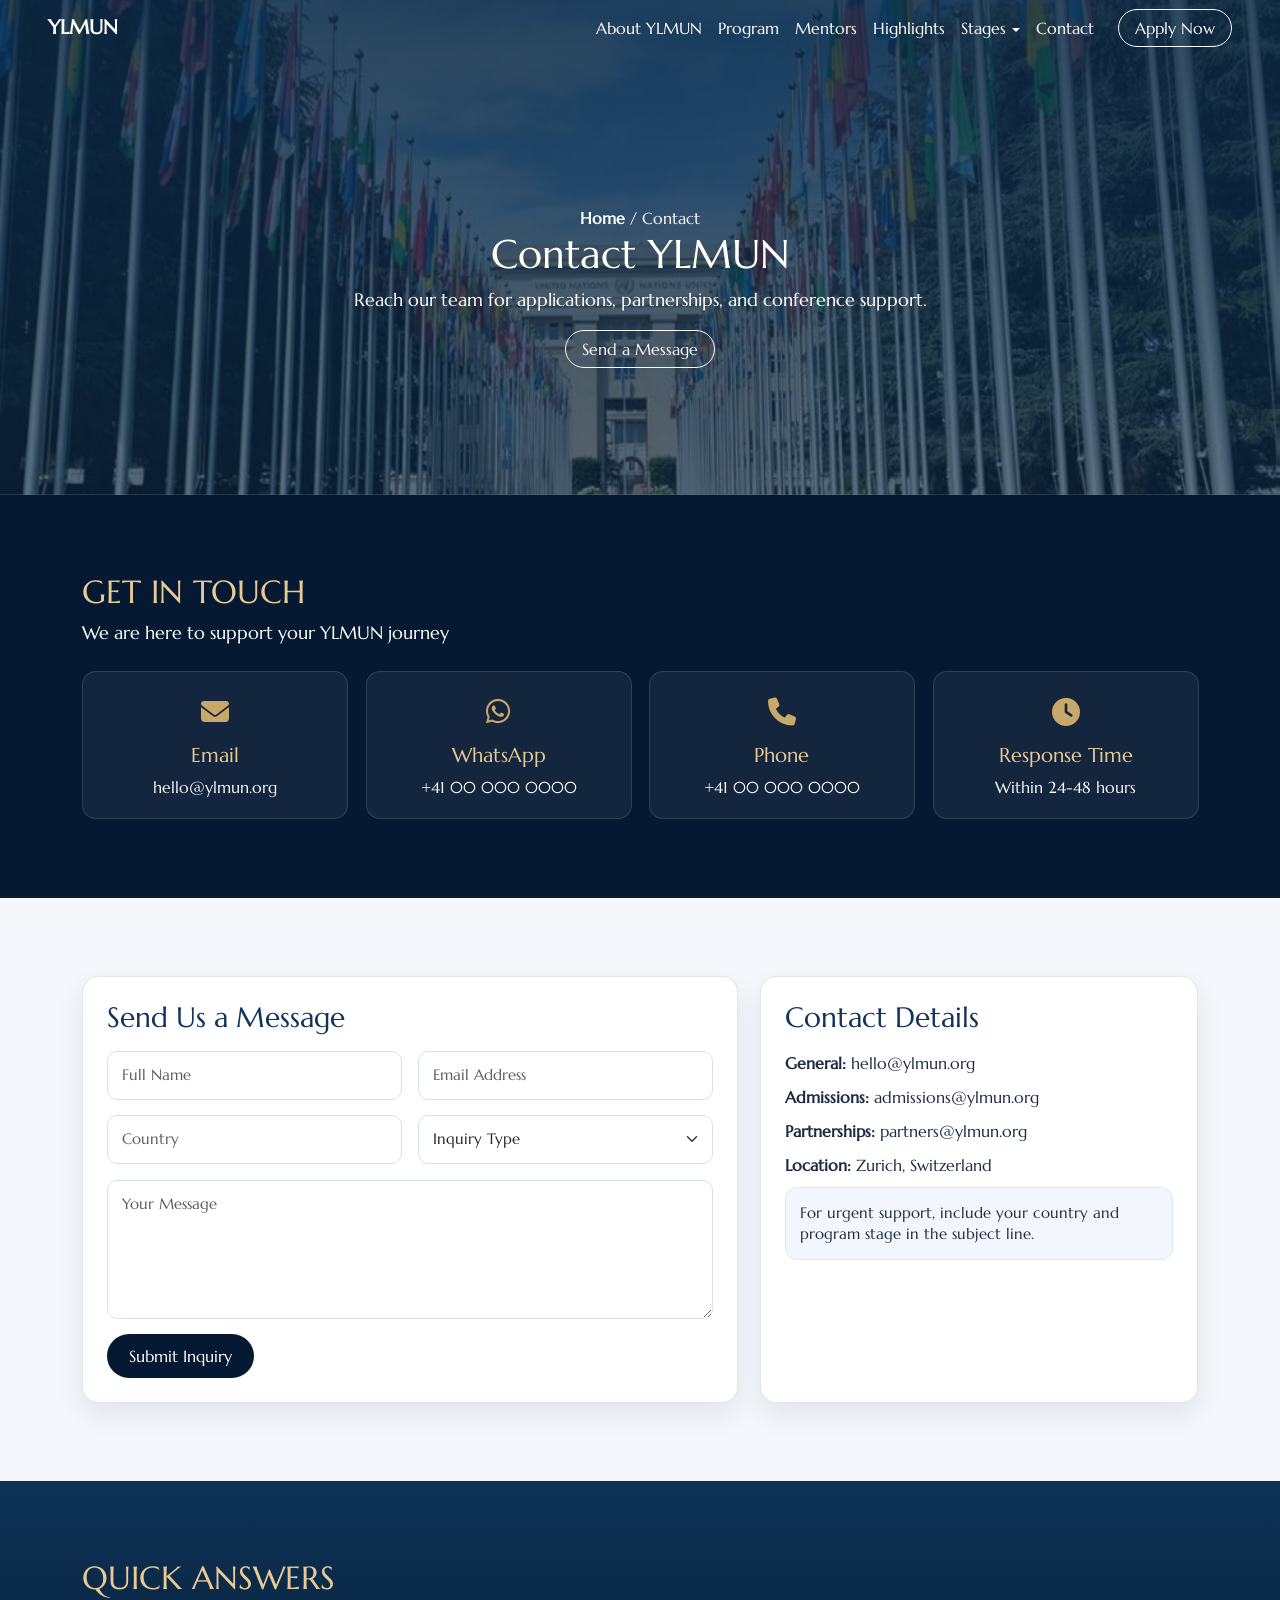
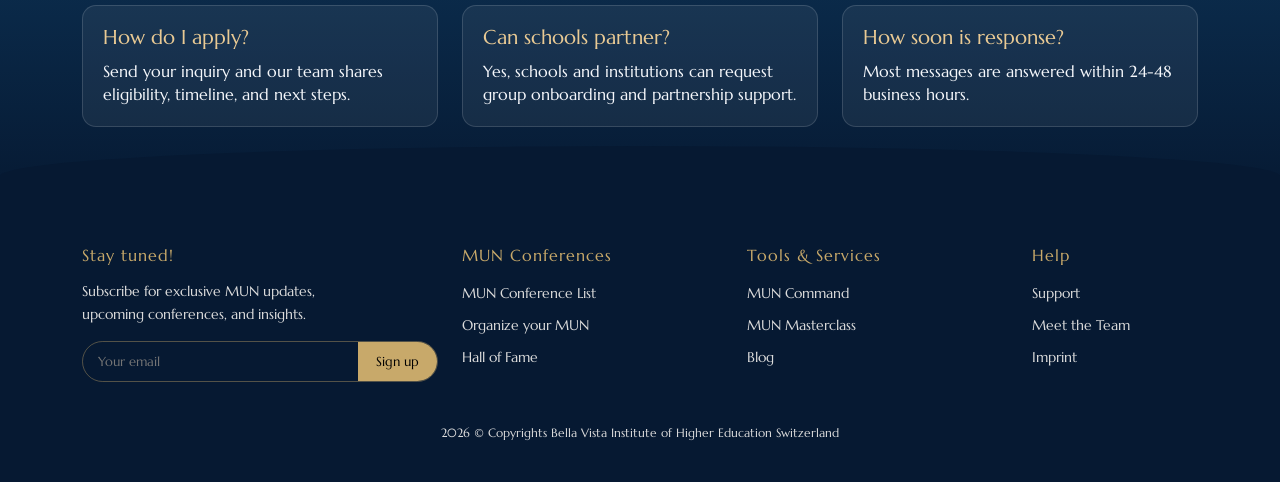
==== commit 65a1f7be: "added logo and animation" ====
--- a/contact.html
+++ b/contact.html
@@ -36,6 +36,14 @@
                         <li class="nav-item"><a class="nav-link" href="index.html#program">Program</a></li>
                         <li class="nav-item"><a class="nav-link" href="index.html#mentors">Mentors</a></li>
                         <li class="nav-item"><a class="nav-link" href="index.html#highlights">Highlights</a></li>
+                        <li class="nav-item dropdown">
+                            <a class="nav-link dropdown-toggle" href="#" role="button" data-bs-toggle="dropdown" aria-expanded="false">Stages</a>
+                            <ul class="dropdown-menu">
+                                <li><a class="dropdown-item" href="prelimanary-round.html">National Preliminary Round</a></li>
+                                <li><a class="dropdown-item" href="international-semifinal.html">International Semifinals</a></li>
+                                <li><a class="dropdown-item" href="switzerland-summit.html">Switzerland Summit</a></li>
+                            </ul>
+                        </li>
                         <li class="nav-item"><a class="nav-link" href="contact.html">Contact</a></li>
                         <li class="nav-item ms-lg-3 mt-3 mt-lg-0">
                             <a class="btn btn-outline-light rounded-pill px-3 apply-btn" href="contact.html#contact-form">Apply Now</a>
--- a/css/style.css
+++ b/css/style.css
@@ -32,7 +32,7 @@
 
     /* TOP BAR */
     .top-bar {
-        background: #0b2a47;
+        background: #061932;
         padding: 8px 0;
         color: #fff;
         font-size: 14px;
@@ -100,16 +100,50 @@
         padding: 10px 15px;
     }
 
-    .dropdown-custom:hover .dropdown-menu-custom {
-        display: block;
-    }
+.dropdown-custom:hover .dropdown-menu-custom {
+    display: block;
+}
+
+/* Header dropdown (stages) */
+.main-header .dropdown-menu {
+    margin-top: 10px;
+    min-width: 260px;
+    background: rgba(11, 42, 71, 0.96);
+    border: 1px solid rgba(233, 202, 148, 0.35);
+    border-radius: 12px;
+    box-shadow: 0 12px 26px rgba(0, 0, 0, 0.28);
+    padding: 8px;
+}
+
+.main-header .dropdown-item {
+    color: #ffffff;
+    border-radius: 8px;
+    padding: 9px 12px;
+    font-size: 14px;
+    transition: all 0.2s ease;
+}
+
+.main-header .dropdown-item:hover,
+.main-header .dropdown-item:focus {
+    color: #0b2a47;
+    background: #e9ca94;
+}
+
+.main-header .dropdown-toggle::after {
+    margin-left: 0.4rem;
+    vertical-align: 0.15em;
+}
 
 
     /* COLORS */
     :root {
-        --blue: #0b2a47;
+        --blue: #061932;
         --gold: #c8a96a;
         --white: #ffffff;
+    }
+
+    .nav-link {
+        color: var(--white);
     }
 
     /* HERO */
@@ -214,6 +248,105 @@
         color: #000;
     }
 
+    /* HOME HERO LOOK (banner only, no font-size/header changes) */
+    .hero:not(.inner-hero) .hero-overlay {
+        background:
+            linear-gradient(90deg, rgba(11, 42, 71, 0.72) 0%, rgba(11, 42, 71, 0.50) 42%, rgba(11, 42, 71, 0.40) 100%),
+            linear-gradient(180deg, rgba(38, 93, 156, 0.42) 0%, rgba(11, 42, 71, 0.28) 100%);
+    }
+
+    .hero:not(.inner-hero) .home-hero-content {
+        width: min(1220px, 92vw);
+        left: 50%;
+        top: 56%;
+        transform: translate(-50%, -50%);
+        text-align: left;
+        padding-left: clamp(16px, 3vw, 54px);
+        padding-right: clamp(16px, 2vw, 28px);
+    }
+
+    .hero:not(.inner-hero) .hero-top-brand {
+        position: absolute;
+        top: -170px;
+        right: clamp(8px, 2vw, 24px);
+        display: inline-flex;
+        align-items: center;
+        gap: 14px;
+    }
+
+    .hero:not(.inner-hero) .hero-top-brand-text {
+        color: #ffffff;
+        letter-spacing: 1px;
+    }
+
+    .hero:not(.inner-hero) .hero-top-brand-badge {
+        width: 64px;
+        height: 64px;
+        border-radius: 50%;
+        display: grid;
+        place-items: center;
+        color: #ffffff;
+        font-size: 12px;
+        letter-spacing: 0.8px;
+        border: 2px solid rgba(255, 255, 255, 0.75);
+        background: conic-gradient(
+            #1f8fcb 0deg 35deg,
+            #0ba95b 35deg 70deg,
+            #f2a900 70deg 105deg,
+            #e74c3c 105deg 140deg,
+            #9b59b6 140deg 175deg,
+            #2ecc71 175deg 210deg,
+            #3498db 210deg 245deg,
+            #f39c12 245deg 280deg,
+            #16a085 280deg 315deg,
+            #8e44ad 315deg 360deg
+        );
+    }
+
+    .hero:not(.inner-hero) .hero-plus-badge {
+        display: inline-block;
+        width: 24px;
+        height: 24px;
+        margin-left: 6px;
+        vertical-align: middle;
+        object-fit: contain;
+    }
+
+    .hero:not(.inner-hero) .hero-tagline {
+        background-color: rgba(200, 169, 106, 0.9);
+        padding: 6px 12px;
+    }
+
+    .hero:not(.inner-hero) .hero-title {
+        max-width: 900px;
+        line-height: 1.16;
+    }
+
+    .hero-logo-text-image {
+        width: auto;
+        height: clamp(54px, 6vw, 96px);
+        object-fit: contain;
+    }
+
+    .hero-bottom-pattern {
+        width: 100%;
+        background: #061932;
+        border-top: 1px solid rgba(255, 255, 255, 0.12);
+        padding: 0;
+    }
+
+    .hero-bottom-pattern img {
+        width: 100%;
+        height: auto;
+        display: block;
+        max-height: 156px;
+        object-fit: cover;
+    }
+
+    .hero:not(.inner-hero) .hero-buttons {
+        justify-content: flex-start;
+    }
+
     @media (max-width: 768px) {
         .hero-title {
             font-size: 26px;
@@ -226,10 +359,18 @@
         .hero-tagline {
             font-size: 12px;
         }
+
+        .hero:not(.inner-hero) .hero-top-brand {
+            top: -120px;
+        }
+
+        .hero-bottom-pattern img {
+            max-height: 120px;
+        }
     }
     /* SECTION */
     .ylmun-program-section {
-        background: #0b2a47;
+        background: #061932;
         padding: 40px 0;
         color: #fff;
     }
@@ -287,7 +428,7 @@
 
     /* SECTION */
     .ylmun-benefits-section {
-        background: #0b2a47;
+        background: #061932;
         padding: 40px 0;
         color: #fff;
     }
@@ -328,7 +469,7 @@
     .stat-box h2 {
         font-family: 'Marcellus', serif;
         font-size: 60px;
-        color: #0b2a47;
+        color: #061932;
         margin-bottom: 10px;
     }
 
@@ -344,7 +485,7 @@
 
     /* SECTION */
     .leadership-section {
-        background: #0b2a47;
+        background: #061932;
         padding: 40px 0;
         color: #fff;
         text-align: center;
@@ -397,7 +538,7 @@
 
     /* SECTION BASE */
     .highlights-section {
-        background: #0b2a47;
+        background: #061932;
         padding: 40px 0;
         color: #fff;
     }
@@ -664,7 +805,7 @@
 
     /* SECTION */
     .mun-institute {
-        background: #0b2a47;
+        background: #061932;
         padding: 50px 0;
         color: #fff;
     }
@@ -847,7 +988,7 @@
 
     /* FOOTER BASE */
     .mymun-footer {
-        background: #0b2a47;
+        background: #061932;
         color: #fff;
         position: relative;
         padding-top: 40px;
@@ -862,7 +1003,7 @@
         left: 0;
         width: 100%;
         height: 100px;
-        background: #0b2a47;
+        background: #061932;
         border-top-left-radius: 100% 60px;
         border-top-right-radius: 100% 60px;
     }
@@ -990,7 +1131,7 @@
 
     /* SECTION */
     .competition-section {
-        background: #0f4b87;
+        background: rgba(6, 25, 50, 0.92);
         padding: 70px 0;
         overflow: hidden;
     }
@@ -1054,7 +1195,7 @@
     /* TITLE INSIDE */
     .card-box h3 {
         font-size: 20px;
-        color: #17488a;
+        color: #061932;
         font-weight: 700;
         line-height: 1.2;
     }
@@ -1070,7 +1211,7 @@
     /* BUTTON */
     .stage-btn {
         display: block;
-        background: #17488a;
+        background: #061932;
         color: #fff;
         text-decoration: none;
         font-size: 16px;
@@ -1155,11 +1296,11 @@
 /* force dark sections even if inline bg exists */
 .preliminary-page section{
     padding:80px 0;
-    background:#0b2a47 !important;
+    background:#061932 !important;
 }
 
 .preliminary-page section:nth-of-type(even){
-    background:linear-gradient(180deg,#0d3356,#0b2a47) !important;
+    background:linear-gradient(180deg,#082240,#061932) !important;
 }
 
 /* title */
@@ -1220,7 +1361,7 @@
 }
 
 .preliminary-page .table-wrap thead th{
-    color:#0b2a47;
+    color:#061932;
     padding:18px;
     font-size:16px;
     font-weight:700;
@@ -1264,7 +1405,7 @@
     height:70px;
     border-radius:50%;
     background:#e9ca94;
-    color:#0b2a47;
+    color:#061932;
     display:flex;
     align-items:center;
     justify-content:center;
@@ -1301,7 +1442,7 @@
 
 /* DEFAULT DARK */
 .preliminary-page section{
-    background:#0b2a47 !important;
+    background:#061932 !important;
 }
 
 /* LIGHT SECTIONS */
@@ -1311,9 +1452,10 @@
 }
 
 /* LIGHT SECTION TITLE */
+.schedule-title-bar,
 .preliminary-page section:nth-of-type(3) .sec-title h2,
 .preliminary-page section:nth-of-type(5) .sec-title h2{
-    color:#0b2a47 !important;
+    color:#061932 !important;
 }
 
 .preliminary-page section:nth-of-type(3) .sec-title p,
@@ -1348,7 +1490,7 @@
 }
 
 .preliminary-page section:nth-of-type(5) .syllabus-item h4{
-    color:#0b2a47 !important;
+    color:#061932 !important;
 }
 
 .preliminary-page section:nth-of-type(5) .syllabus-item p{
@@ -1357,7 +1499,7 @@
 
 /* DAY 3 LIGHT/DARK PREMIUM */
 .preliminary-page section:nth-of-type(6){
-    background:linear-gradient(180deg,#0d3356,#0b2a47) !important;
+    background:linear-gradient(180deg,#082240,#061932) !important;
 }
 
 section#home {
@@ -1491,7 +1633,7 @@
         right: 0;
         width: min(84vw, 360px);
         height: 100vh;
-        background: #0b2a47;
+        background: #061932;
         padding: 86px 24px 24px;
         transform: translateX(100%);
         transition: transform 0.3s ease;
@@ -1547,6 +1689,33 @@
         border-bottom: 1px solid rgba(255, 255, 255, 0.12);
     }
 
+    .main-header .dropdown-menu {
+        position: static !important;
+        transform: none !important;
+        min-width: 100%;
+        margin: 0 0 8px;
+        background: transparent;
+        border: 0;
+        box-shadow: none;
+        border-radius: 0;
+        padding: 0 0 0 10px;
+    }
+
+    .main-header .dropdown-item {
+        color: #dbe5f3;
+        padding: 10px 0;
+        border-bottom: 1px solid rgba(255, 255, 255, 0.1);
+        border-radius: 0;
+        font-size: 15px;
+        white-space: normal;
+    }
+
+    .main-header .dropdown-item:hover,
+    .main-header .dropdown-item:focus {
+        color: #e9ca94;
+        background: transparent;
+    }
+
     .main-header .apply-btn {
         display: inline-block;
         width: 100%;
@@ -1607,7 +1776,7 @@
 }
 
 .preliminary-page .national-round-section .table-wrap thead {
-    background: #1f4f82;
+    background: #061932;
 }
 
 .preliminary-page .national-round-section .table-wrap thead th {
@@ -1617,6 +1786,188 @@
 .preliminary-page .national-round-section .table-wrap tbody td {
     color: #14263f !important;
     border-bottom: 1px solid #e5ebf2;
+}
+
+.preliminary-page .table-wrap tbody td ul {
+    margin: 0;
+}
+
+.preliminary-page .table-wrap tbody td ul li {
+    margin-bottom: 4px;
+    text-align: left;
+}
+
+.preliminary-page .table-wrap tbody td ul li:last-child {
+    margin-bottom: 0;
+}
+
+.preliminary-page .table-note {
+    color: #2f4866;
+    font-size: 16px;
+    line-height: 1.5;
+}
+
+.preliminary-page .syllabus-premium-section {
+    position: relative;
+    background: #eef3fb !important;
+    overflow: hidden;
+}
+
+.preliminary-page .syllabus-premium-section::before {
+    content: "";
+    position: absolute;
+    inset: 0;
+    background:
+        linear-gradient(90deg, rgba(244, 247, 252, 0.9) 0%, rgba(244, 247, 252, 0.78) 45%, rgba(244, 247, 252, 0.88) 100%),
+        url("../images/Competition-Overview-2.jpg") center center / cover no-repeat;
+    z-index: 0;
+}
+
+.preliminary-page .syllabus-premium-section .container {
+    position: relative;
+    z-index: 1;
+}
+
+.preliminary-page .syllabus-premium-section .sec-title h2 {
+    color: #061932 !important;
+}
+
+.preliminary-page .syllabus-premium-card {
+    border: 1px solid rgba(22, 62, 106, 0.18);
+    background: rgba(255, 255, 255, 0.35);
+    backdrop-filter: blur(1px);
+    padding: clamp(18px, 2vw, 28px);
+}
+
+.preliminary-page .syllabus-row {
+    margin-bottom: 22px;
+}
+
+.preliminary-page .syllabus-row:last-child {
+    margin-bottom: 0;
+}
+
+.preliminary-page .syllabus-row-head {
+    background: linear-gradient(90deg, #061932 0%, #082240 60%, rgba(8, 34, 64, 0.04) 100%);
+    color: #fff;
+    font-size: clamp(20px, 1.6vw, 28px);
+    line-height: 1.2;
+    padding: 10px 16px;
+    margin-bottom: 14px;
+}
+
+.preliminary-page .syllabus-row-body {
+    display: grid;
+    grid-template-columns: 160px 1fr;
+    gap: 16px;
+    align-items: center;
+}
+
+.preliminary-page .syllabus-icon {
+    width: 128px;
+    height: 128px;
+    border-radius: 50%;
+    border: 4px solid #061932;
+    color: #061932;
+    display: grid;
+    place-items: center;
+    font-size: 56px;
+    margin: 0 auto;
+    background: rgba(255, 255, 255, 0.5);
+}
+
+.preliminary-page .syllabus-content p,
+.preliminary-page .syllabus-content li {
+    color: #1f2937 !important;
+    font-size: clamp(16px, 1.02vw, 18px);
+    line-height: 1.42;
+    margin-bottom: 7px;
+}
+
+.preliminary-page .syllabus-content ul {
+    margin: 0;
+}
+
+@media (max-width: 991px) {
+    .preliminary-page .syllabus-row-body {
+        grid-template-columns: 1fr;
+        gap: 12px;
+    }
+
+    .preliminary-page .syllabus-icon {
+        width: 92px;
+        height: 92px;
+        font-size: 40px;
+        border-width: 3px;
+    }
+}
+
+.preliminary-page .competition-day2-section {
+    position: relative;
+    background: #eef3fb !important;
+    overflow: hidden;
+    padding-top: 78px;
+    padding-bottom: 78px;
+}
+
+.preliminary-page .competition-day2-section::before {
+    content: "";
+    position: absolute;
+    inset: 0;
+    background:
+        linear-gradient(180deg, rgba(244, 247, 252, 0.86) 0%, rgba(244, 247, 252, 0.80) 100%),
+        url("../images/Competition-Overview-3.jpg") center center / cover no-repeat;
+    z-index: 0;
+}
+
+.preliminary-page .competition-day2-section .container {
+    position: relative;
+    z-index: 1;
+}
+
+/* .preliminary-page .schedule-title-bar {
+    display: inline-block;
+    margin-bottom: 22px;
+    color: #fff !important;
+    text-transform: none;
+    font-size: clamp(28px, 2vw, 42px);
+    line-height: 1.2;
+    padding: 12px 28px;
+    background: linear-gradient(90deg, #1f4f82 0%, #506da1 62%, rgba(80, 109, 161, 0.08) 100%);
+} */
+
+.preliminary-page .schedule-table-wrap {
+    background: rgba(255, 255, 255, 0.62);
+    border: 1px solid rgba(31, 79, 130, 0.22);
+    box-shadow: 0 10px 24px rgba(18, 52, 90, 0.08);
+    border-radius: 24px;
+    overflow: hidden;
+    backdrop-filter: blur(1px);
+}
+
+.preliminary-page .schedule-table-wrap thead {
+    background: #061932;
+}
+
+.preliminary-page .schedule-table-wrap thead th {
+    color: #fff;
+    font-size: clamp(16px, 1vw, 18px);
+    padding-top: 16px;
+    padding-bottom: 16px;
+}
+
+.preliminary-page .schedule-table-wrap tbody td {
+    text-align: center;
+    color: #111827 !important;
+    font-size: clamp(15px, 0.95vw, 16px);
+    line-height: 1.4;
+    border-bottom: 1px solid rgba(31, 79, 130, 0.2);
+    padding-top: 18px;
+    padding-bottom: 18px;
+}
+
+.preliminary-page .schedule-table-wrap tbody tr:nth-child(even) {
+    background: rgba(255, 255, 255, 0.26);
 }
 
 .preliminary-page .national-round-section .table-wrap tbody tr:nth-child(even) {
@@ -1730,15 +2081,15 @@
 
 /* International semifinal awards-only layout */
 .international-page .awards-only-section {
-    background: linear-gradient(180deg, #0f3b66 0%, #16497b 52%, #1f4f82 100%) !important;
+    background: linear-gradient(180deg, #0f3b66 0%, #16497b 52%, #061932 100%) !important;
     padding-top: 84px;
     padding-bottom: 84px;
 }
 
-.international-page .main-header .navbar {
+/* .international-page .main-header .navbar {
     background: rgba(11, 42, 71, 0.92);
     backdrop-filter: blur(6px);
-}
+} */
 
 .international-page .main-header .nav-link {
     color: #ffffff;
@@ -1856,17 +2207,17 @@
 }
 
 /* Switzerland summit page (third page) */
-.switzerland-page .main-header .navbar {
+/* .switzerland-page .main-header .navbar {
     background: rgba(11, 42, 71, 0.92);
     backdrop-filter: blur(6px);
-}
+} */
 
 .switzerland-page .main-header .nav-link {
     color: #ffffff;
 }
 
 .switzerland-page .summit-top-section {
-    background: linear-gradient(180deg, #0f3b66 0%, #16497b 52%, #1f4f82 100%) !important;
+    background: linear-gradient(180deg, #0f3b66 0%, #16497b 52%, #061932 100%) !important;
     padding-top: 84px;
     padding-bottom: 72px;
 }
@@ -1936,7 +2287,7 @@
 
 .switzerland-page .summit-card-front h3,
 .switzerland-page .summit-card-overlay h3 {
-    color: #1f4f82;
+    color: #061932;
     font-size: clamp(20px, 1.6vw, 30px);
     line-height: 1.2;
     margin-bottom: 10px;
@@ -1977,7 +2328,7 @@
 }
 
 .switzerland-page section.finals-awards-section {
-    background: #1f4f82 !important;
+    background: #061932 !important;
     padding-top: 56px;
     padding-bottom: 60px;
 }
@@ -2098,10 +2449,10 @@
     top: 0;
 }
 
-.contact-page .main-header .navbar {
+/* .contact-page .main-header .navbar {
     background: rgba(11, 42, 71, 0.92);
     backdrop-filter: blur(6px);
-}
+} */
 
 .contact-page .hero {
     height: 55vh;
@@ -2122,7 +2473,7 @@
 }
 
 .contact-page .contact-intro-section {
-    background: #0b2a47 !important;
+    background: #061932 !important;
     padding: 78px 0;
 }
 
@@ -2132,7 +2483,7 @@
 }
 
 .contact-page .contact-faq-section {
-    background: linear-gradient(180deg, #0d3356, #0b2a47) !important;
+    background: linear-gradient(180deg, #0d3356, #061932) !important;
     padding: 78px 0;
 }
 
@@ -2199,7 +2550,7 @@
 }
 
 .contact-page .contact-submit-btn {
-    background: #17488a;
+    background: #061932;
     color: #fff;
     border: none;
     border-radius: 999px;
@@ -2274,7 +2625,123 @@
         top: 56%;
     }
 
-    .contact-page .contact-info-grid {
+.contact-page .contact-info-grid {
         grid-template-columns: 1fr;
     }
 }
+
+/* Home thought quote section */
+.home-thought-section {
+    position: relative;
+    background: #061932;
+    overflow: hidden;
+    padding-top: 88px;
+    color: #fff;
+    position: relative;
+    z-index: 9;
+}
+
+.home-thought-section::before {
+    content: "";
+    position: absolute;
+    inset: 0;
+    background:
+        linear-gradient(180deg, #114274db, #061932f0),
+        url("../images/United-Nations-Summit.jpg") center/cover no-repeat;
+    z-index: 0;
+}
+
+.home-thought-overlay {
+    position: absolute;
+    inset: 0;
+    background: radial-gradient(ellipse at top, rgba(255, 255, 255, 0.08), transparent 55%);
+    z-index: 0;
+}
+
+.home-thought-content {
+    position: relative;
+    z-index: 1;
+    max-width: 760px;
+    margin: 0 auto;
+    text-align: center;
+    padding-bottom: 70px;
+}
+
+.home-thought-content h3 {
+    color: #c8a96a;
+    font-size: clamp(34px, 2.6vw, 48px);
+    line-height: 1.2;
+    margin-bottom: 18px;
+}
+
+.home-thought-content p {
+    color: #f1f5fb;
+    font-size: clamp(14px, 1vw, 16px);
+    line-height: 1.5;
+    margin: 0 auto;
+    max-width: 680px;
+}
+
+.home-thought-bottom-art {
+    position: relative;
+    z-index: 1;
+    width: 100%;
+    background: #061932;
+    border-top: 1px solid rgba(255, 255, 255, 0.15);
+}
+
+.home-thought-bottom-art img {
+    width: 100%;
+    max-height: 128px;
+    object-fit: cover;
+    display: block;
+}
+
+/* Professional reveal animations (global) */
+.reveal-on-scroll {
+    opacity: 0;
+    transform: translateY(28px) scale(0.985);
+    transition:
+        opacity 700ms ease,
+        transform 700ms cubic-bezier(0.22, 1, 0.36, 1);
+    transition-delay: var(--reveal-delay, 0ms);
+    will-change: opacity, transform;
+}
+
+.reveal-on-scroll.reveal-left {
+    transform: translateX(-34px) scale(0.985);
+}
+
+.reveal-on-scroll.reveal-right {
+    transform: translateX(34px) scale(0.985);
+}
+
+.reveal-on-scroll.reveal-zoom {
+    transform: scale(0.94);
+}
+
+.reveal-on-scroll.reveal-in {
+    opacity: 1;
+    transform: translate3d(0, 0, 0) scale(1);
+}
+
+/* Keep full background blocks static; animate inner content only */
+section.reveal-on-scroll,
+.mymun-footer.reveal-on-scroll,
+.hero-bottom-pattern.reveal-on-scroll {
+    opacity: 1 !important;
+    transform: none !important;
+    transition: none !important;
+}
+
+@media (prefers-reduced-motion: reduce) {
+    .reveal-on-scroll {
+        opacity: 1 !important;
+        transform: none !important;
+        transition: none !important;
+    }
+}
+
+.dropdown-item.active, .dropdown-item:active {
+    background-color: #061932;
+}
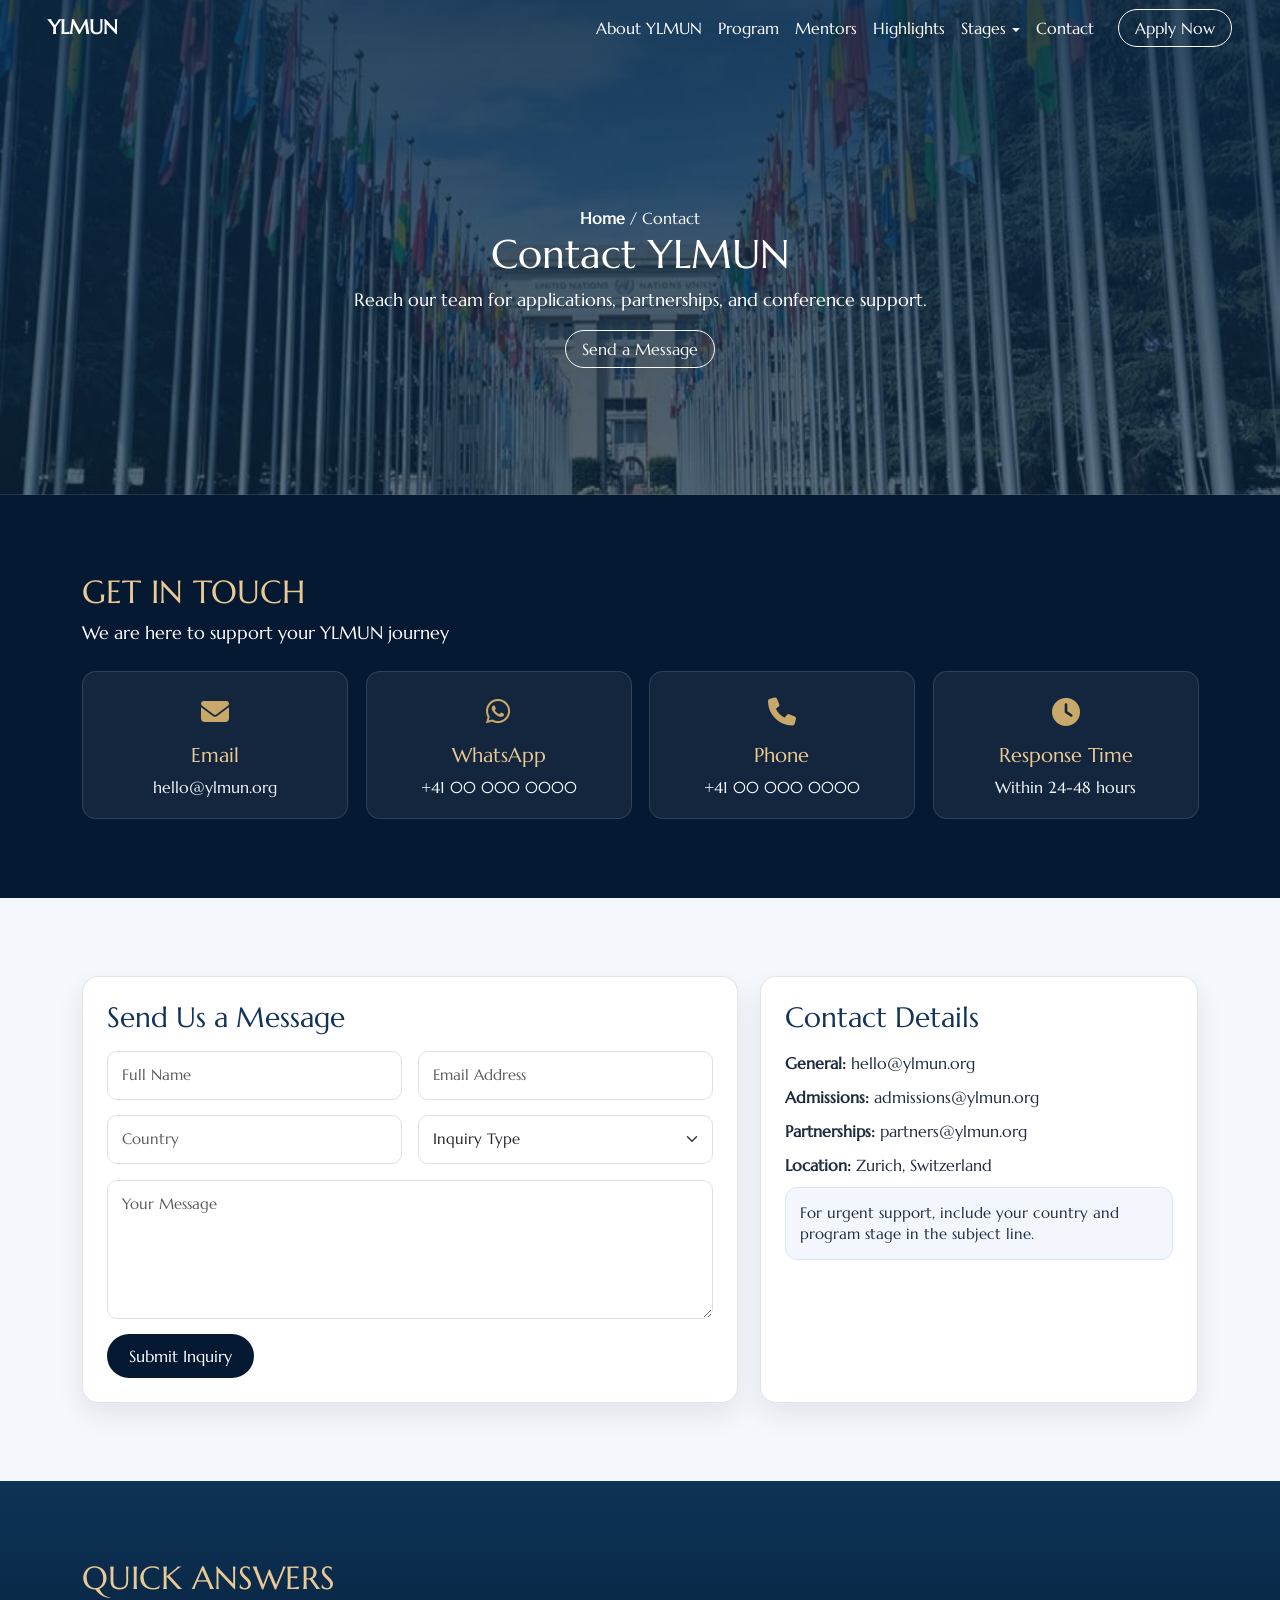
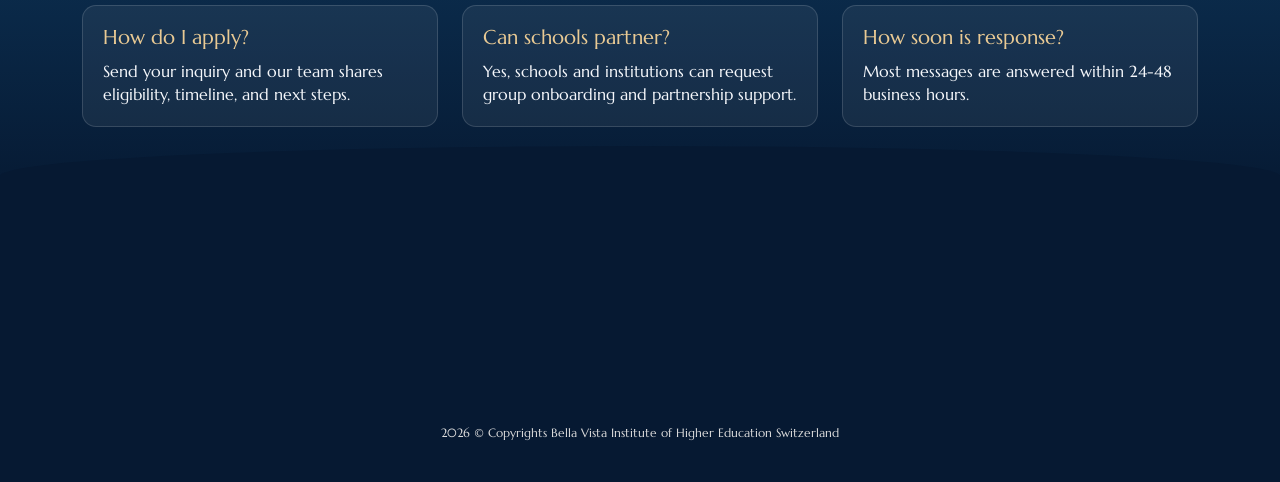
==== commit 87854ad6: "Added title in all pages" ====
--- a/contact.html
+++ b/contact.html
@@ -10,7 +10,7 @@
     <link rel="stylesheet" href="https://cdnjs.cloudflare.com/ajax/libs/font-awesome/6.5.0/css/all.min.css">
     <link rel="stylesheet" href="css/style.css">
 
-    <title>YLMUN - Contact</title>
+    <title>Contact | YLMUN</title>
 </head>
 
 <body class="contact-page">
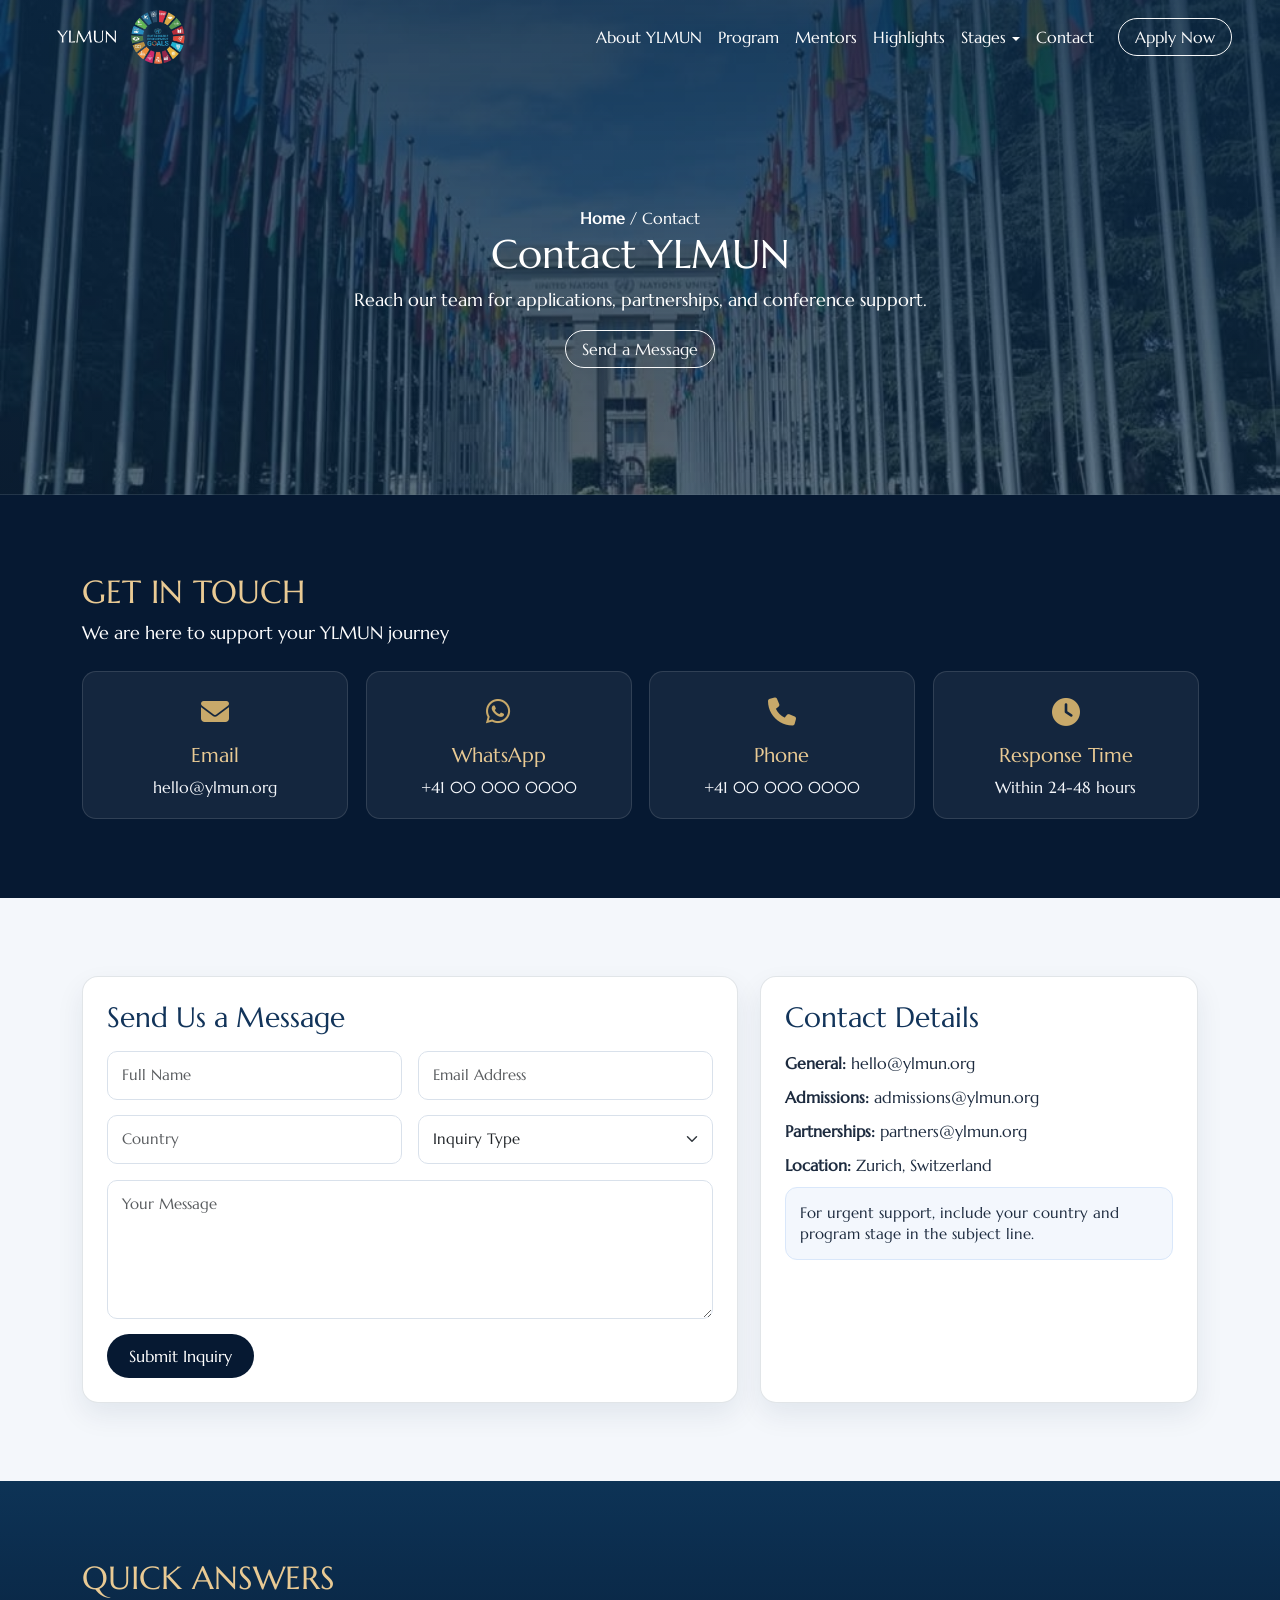
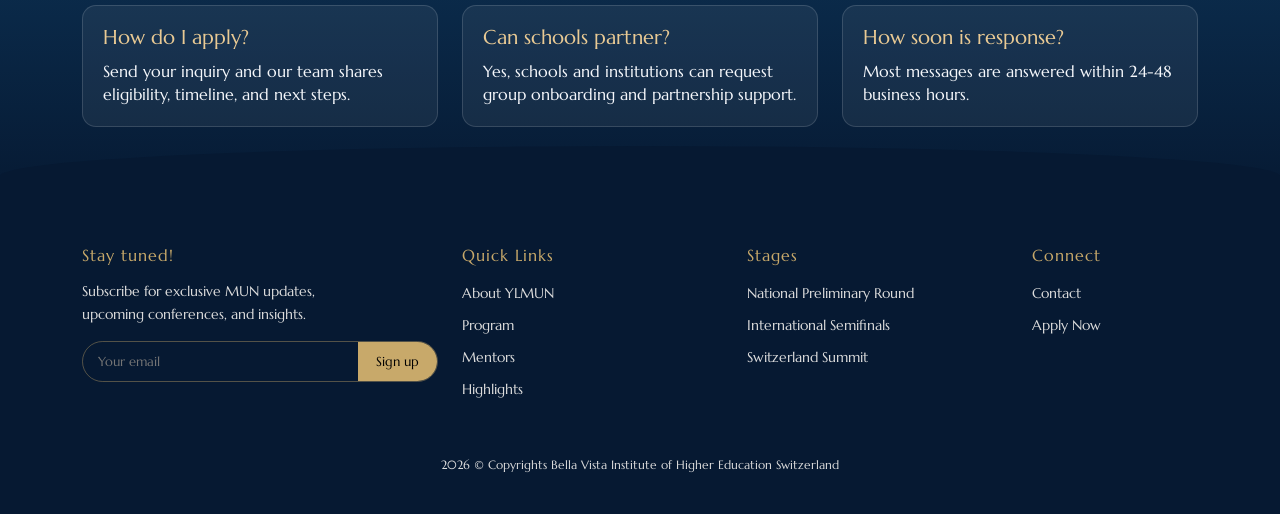
==== commit a55deb6f: "add logo in header" ====
--- a/contact.html
+++ b/contact.html
@@ -19,7 +19,7 @@
         <nav class="navbar navbar-expand-lg navbar-dark">
             <div class="container-fluid px-lg-5">
                 <a class="navbar-brand d-flex align-items-center" href="index.html#home">
-                    <span class="fw-bold">YLMUN</span>
+                    <img src="images/ylmun-logo.png" alt="YLMUN Logo" class="ylmun-header-logo">
                 </a>
 
                 <button class="navbar-toggler" type="button" data-bs-toggle="collapse" data-bs-target="#navbarMenu">
@@ -198,29 +198,29 @@
                 </div>
 
                 <div class="col-lg-3 col-md-6 footer-col">
-                    <h4>MUN Conferences</h4>
-                    <ul>
-                        <li><a href="#">MUN Conference List</a></li>
-                        <li><a href="#">Organize your MUN</a></li>
-                        <li><a href="#">Hall of Fame</a></li>
+                    <h4>Quick Links</h4>
+                    <ul>
+                        <li><a href="index.html#about">About YLMUN</a></li>
+                        <li><a href="index.html#program">Program</a></li>
+                        <li><a href="index.html#mentors">Mentors</a></li>
+                        <li><a href="index.html#highlights">Highlights</a></li>
                     </ul>
                 </div>
 
                 <div class="col-lg-3 col-md-6 footer-col">
-                    <h4>Tools &amp; Services</h4>
-                    <ul>
-                        <li><a href="#">MUN Command</a></li>
-                        <li><a href="#">MUN Masterclass</a></li>
-                        <li><a href="#">Blog</a></li>
+                    <h4>Stages</h4>
+                    <ul>
+                        <li><a href="prelimanary-round.html">National Preliminary Round</a></li>
+                        <li><a href="international-semifinal.html">International Semifinals</a></li>
+                        <li><a href="switzerland-summit.html">Switzerland Summit</a></li>
                     </ul>
                 </div>
 
                 <div class="col-lg-2 col-md-6 footer-col">
-                    <h4>Help</h4>
-                    <ul>
-                        <li><a href="#">Support</a></li>
-                        <li><a href="#">Meet the Team</a></li>
-                        <li><a href="#">Imprint</a></li>
+                    <h4>Connect</h4>
+                    <ul>
+                        <li><a href="contact.html">Contact</a></li>
+                        <li><a href="contact.html#contact-form">Apply Now</a></li>
                     </ul>
                 </div>
             </div>
--- a/css/style.css
+++ b/css/style.css
@@ -60,6 +60,20 @@
         top: 24px;
         left: 0;
         z-index: 999;
+    }
+
+    .main-header .navbar-brand {
+        padding: 0;
+        margin-right: 14px;
+    }
+
+    .ylmun-header-logo {
+        display: block;
+        width: 150px;
+        height: 58px;
+        max-width: 34vw;
+        object-fit: cover;
+        object-position: center;
     }
 
     /* LOGO */
@@ -1622,6 +1636,12 @@
         padding: 12px 0;
     }
 
+    .ylmun-header-logo {
+        width: 115px;
+        height: 44px;
+        max-width: 40vw;
+    }
+
     .main-header .navbar-toggler {
         border-color: rgba(200, 169, 106, 0.5);
         box-shadow: none;
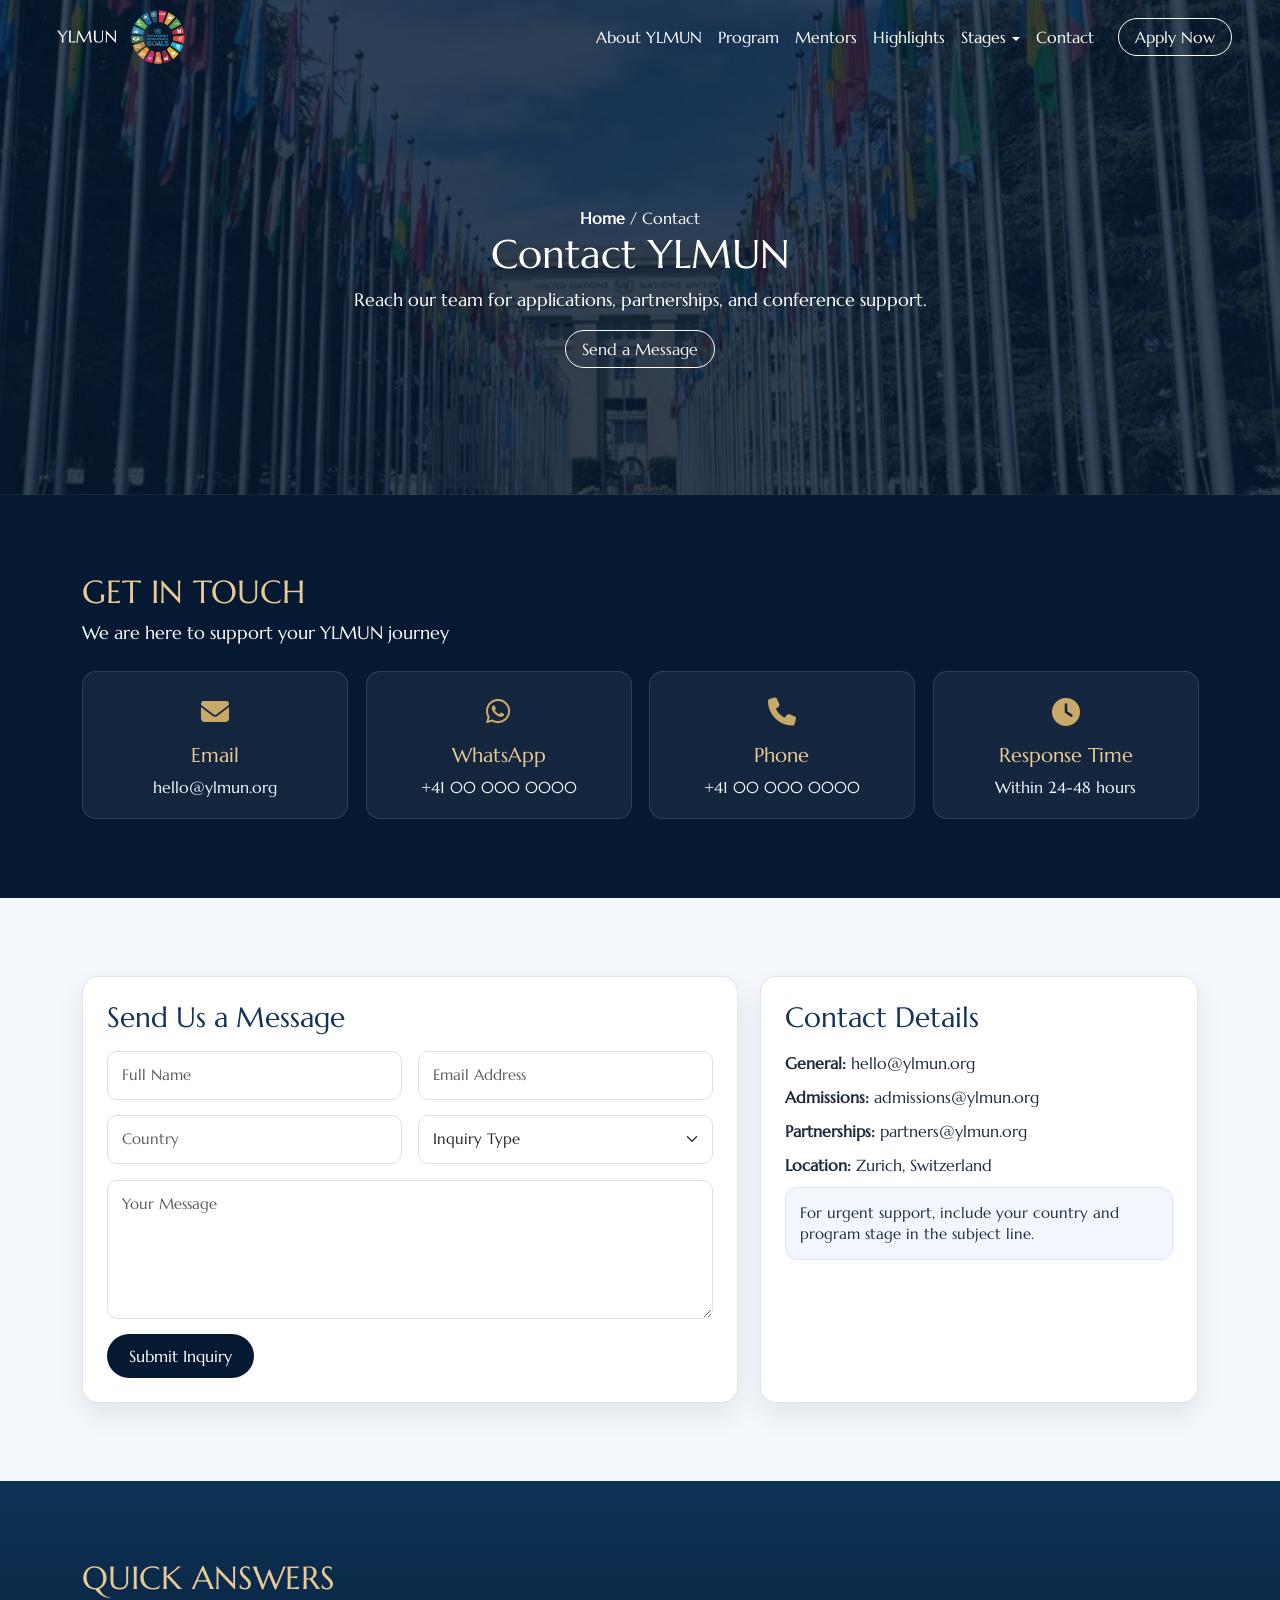
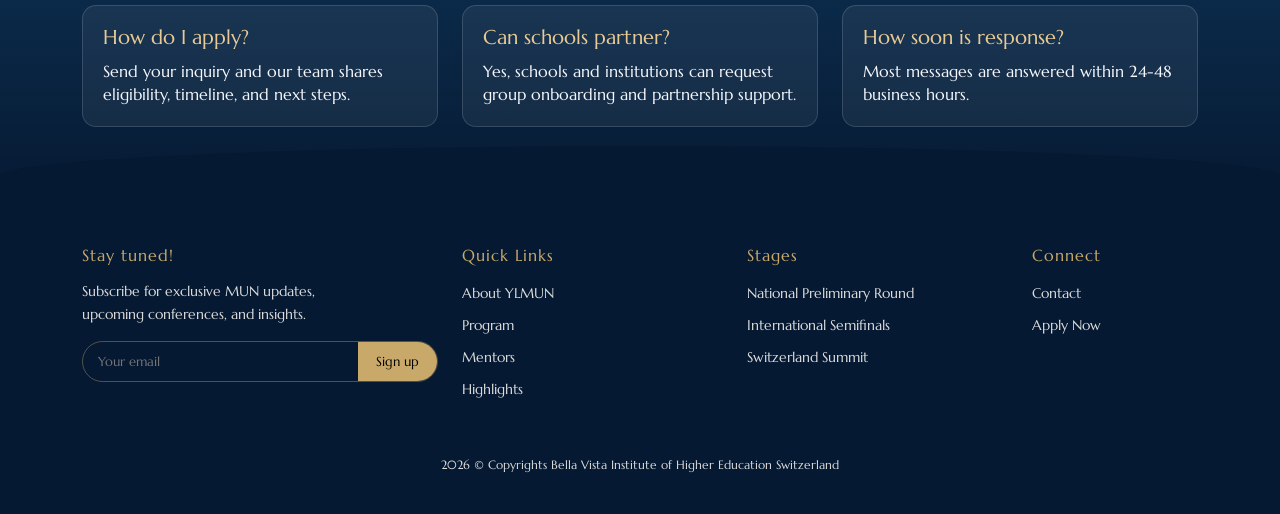
==== commit 4921e704: "button text change" ====
--- a/contact.html
+++ b/contact.html
@@ -39,8 +39,8 @@
                         <li class="nav-item dropdown">
                             <a class="nav-link dropdown-toggle" href="#" role="button" data-bs-toggle="dropdown" aria-expanded="false">Stages</a>
                             <ul class="dropdown-menu">
-                                <li><a class="dropdown-item" href="prelimanary-round.html">National Preliminary Round</a></li>
-                                <li><a class="dropdown-item" href="international-semifinal.html">International Semifinals</a></li>
+                                <li><a class="dropdown-item" href="prelimanary-round.html">Preliminary round</a></li>
+                                <li><a class="dropdown-item" href="international-semifinal.html">National Round</a></li>
                                 <li><a class="dropdown-item" href="switzerland-summit.html">Switzerland Summit</a></li>
                             </ul>
                         </li>
--- a/css/style.css
+++ b/css/style.css
@@ -179,10 +179,11 @@
     .hero-overlay {
         position: absolute;
         inset: 0;
-        background: linear-gradient(
+        /* background: linear-gradient(
             rgba(11, 42, 71, 0.85),
             rgba(11, 42, 71, 0.65)
-        );
+        ); */
+       background-color: rgb(6 25 50 / 80%);
     }
 
     /* LOGOS */
@@ -263,11 +264,11 @@
     }
 
     /* HOME HERO LOOK (banner only, no font-size/header changes) */
-    .hero:not(.inner-hero) .hero-overlay {
+    /* .hero:not(.inner-hero) .hero-overlay {
         background:
             linear-gradient(90deg, rgba(11, 42, 71, 0.72) 0%, rgba(11, 42, 71, 0.50) 42%, rgba(11, 42, 71, 0.40) 100%),
             linear-gradient(180deg, rgba(38, 93, 156, 0.42) 0%, rgba(11, 42, 71, 0.28) 100%);
-    }
+    } */
 
     .hero:not(.inner-hero) .home-hero-content {
         width: min(1220px, 92vw);
